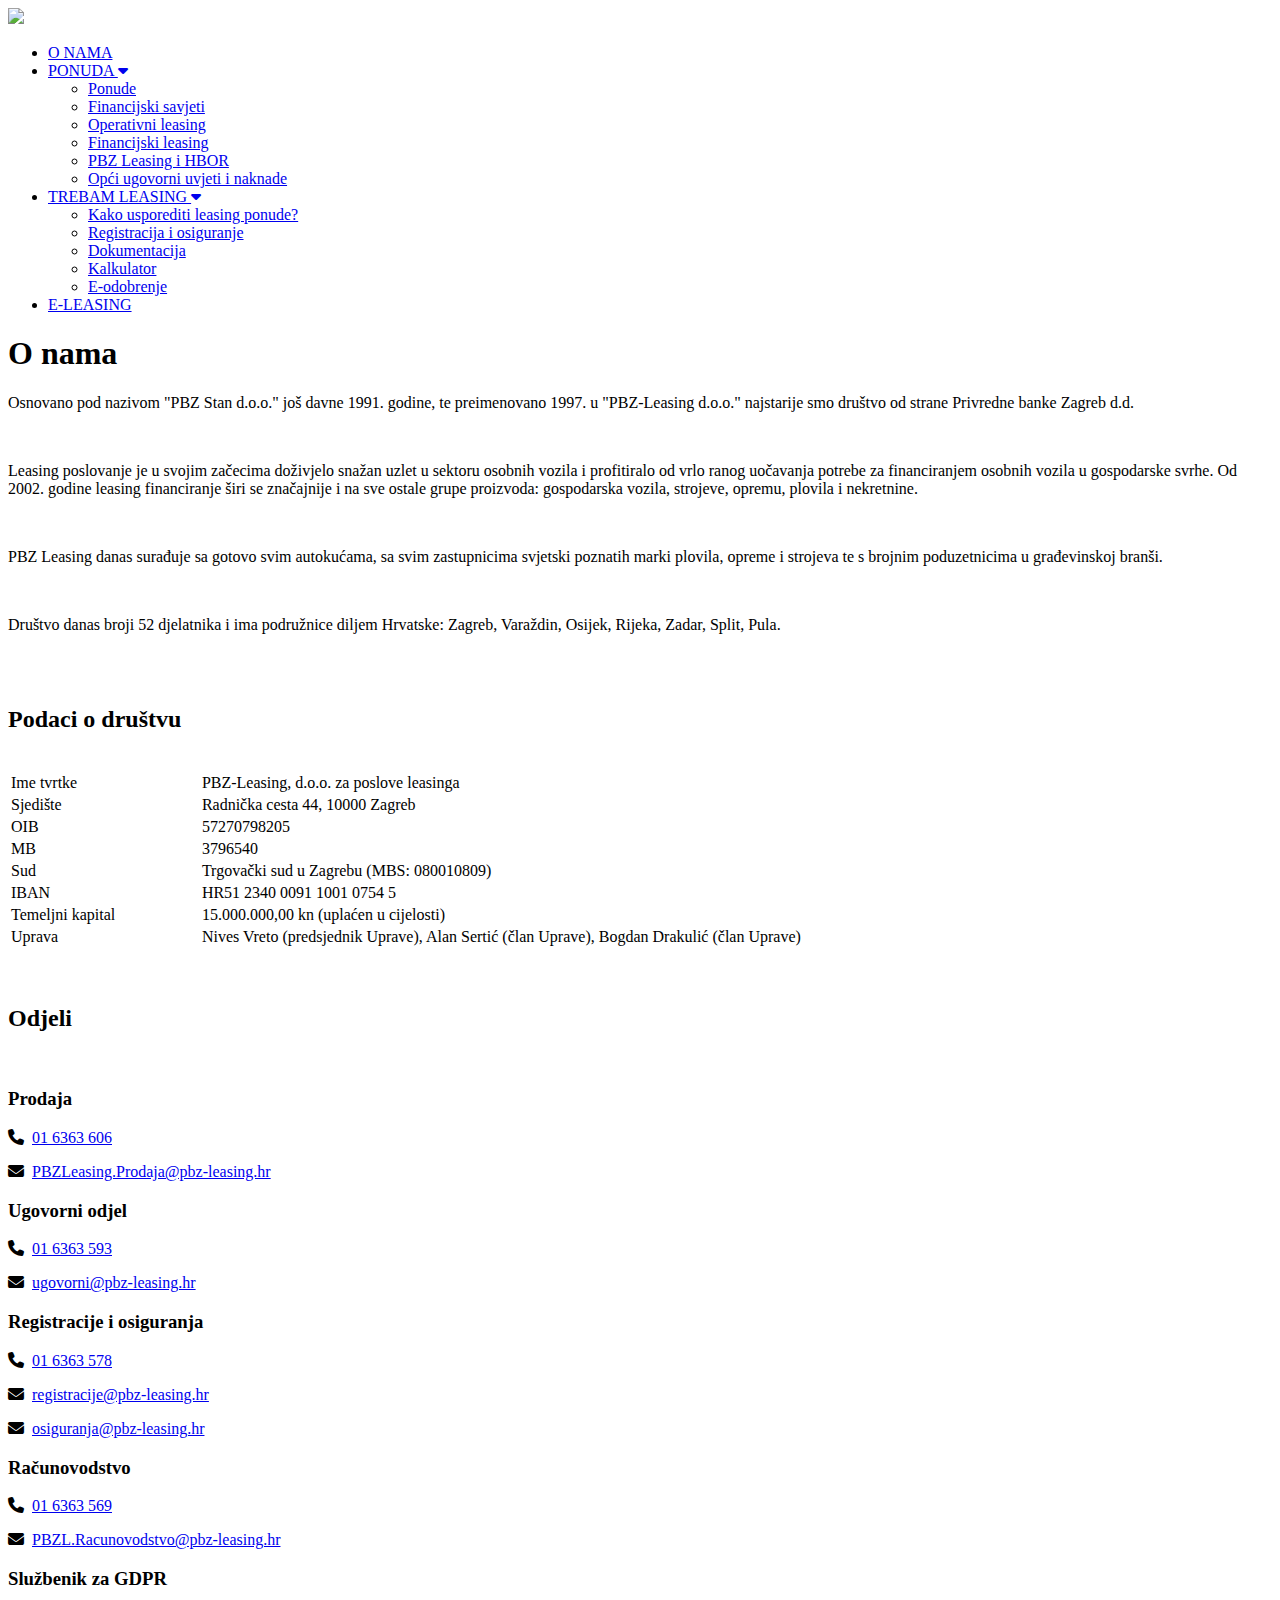
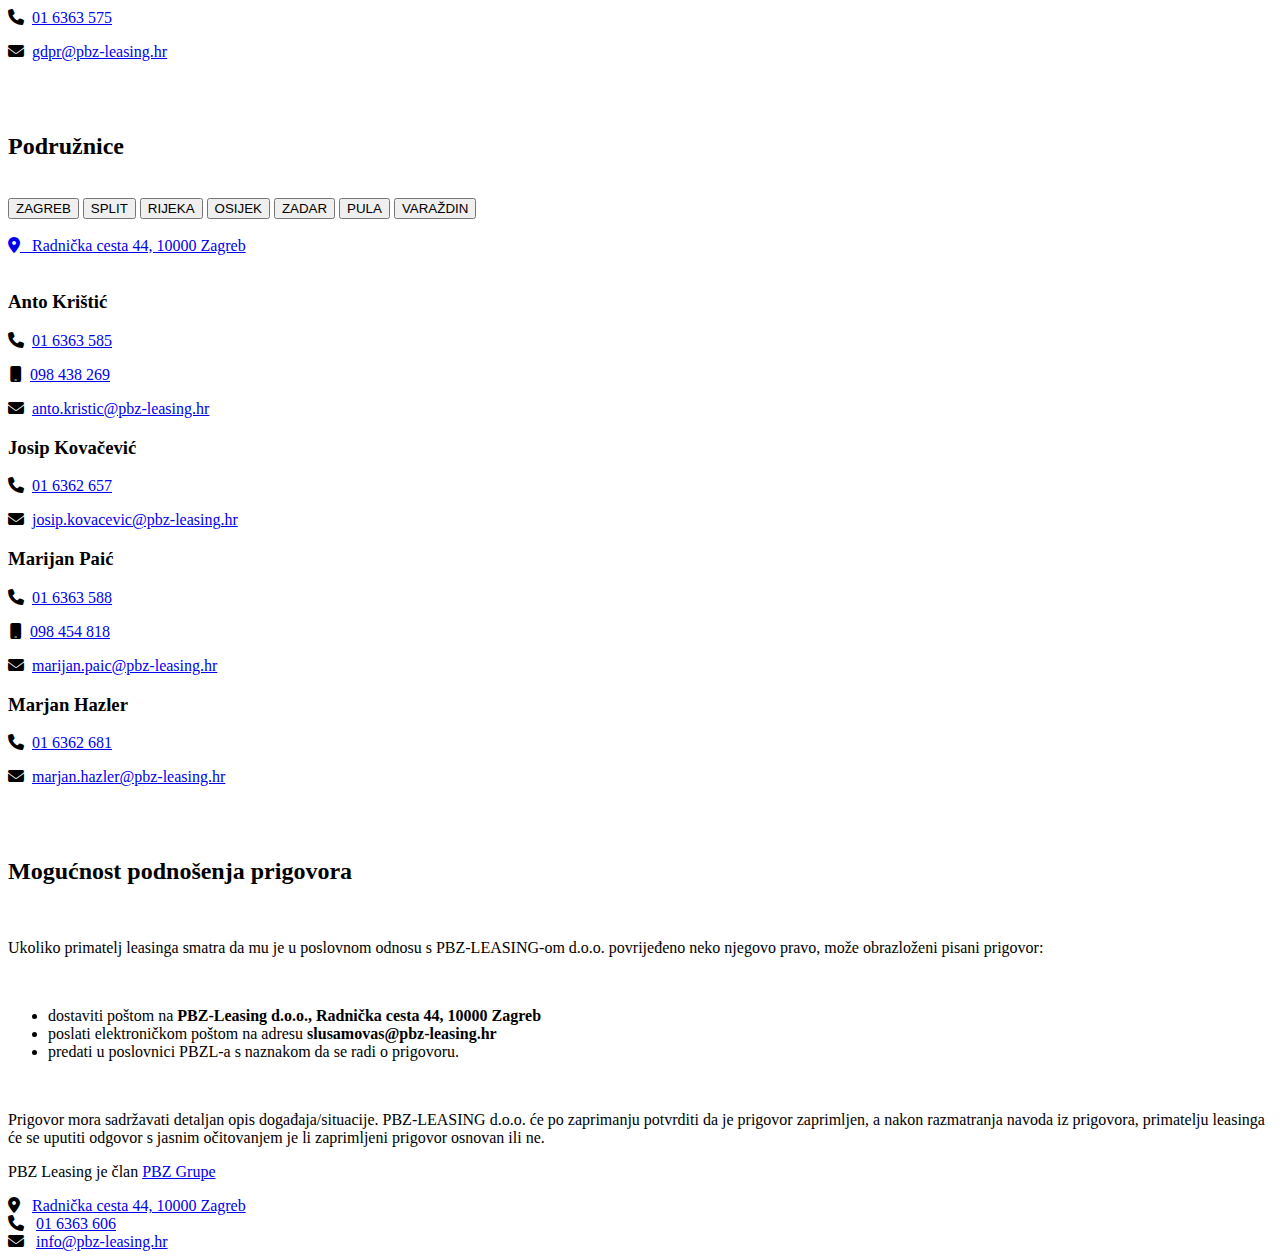
==== about.html @ efaf1b2f "Add files via upload" ====
<!DOCTYPE html>
<html>
<head>
	<meta charset="utf-8">
	<meta http-equiv="X-UA-Compatible" content="IE=edge">
	<meta name="viewport" content="width=device-width, initial-scale=1.0">
	
	<title>O nama - PBZ Leasing</title>
	
	<link rel="icon" type="image/x-icon" href="img/favicon.ico">
	
	<link rel="stylesheet" href="css/navigation.css"/>
	<link rel="stylesheet" href="css/footer.css"/>
	<link rel="stylesheet" href="css/style.css"/>
	<link rel="stylesheet" href="css/about.css"/>
	
	<link rel="stylesheet" href="https://cdnjs.cloudflare.com/ajax/libs/font-awesome/6.4.2/css/all.min.css">
</head>
<body>
	<div class="nav-bar">
		<div class="nav-container">
			<div class="brand">
				<a href="index.html"><img src="img/logo-white.png"/></a>
			</div>
			<nav>
				<div class="nav-mobile">
					<a href="#" id="nav-toggle">
						<span></span>
					</a>
				</div>
				<ul class="nav-list">
					<li><a href="#" id="about">O NAMA</a></li>
					<li><a href="#" id="ponuda">PONUDA <i class="fa fa-caret-down"></i></a>
						<ul class="nav-dropdown">
							<li><a href="#">Ponude</a></li>
							<li><a href="#">Financijski savjeti</a></li>
							<li><a href="#">Operativni leasing</a></li>
							<li><a href="#">Financijski leasing</a></li>
							<li><a href="#">PBZ Leasing i HBOR</a></li>
							<li><a href="#">Opći ugovorni uvjeti i naknade</a></li>
						</ul>
					</li>
					<li><a href="#" id="leasing">TREBAM LEASING <i class="fa fa-caret-down"></i></a>
						<ul class="nav-dropdown">
							<li><a href="#">Kako usporediti leasing ponude?</a></li>
							<li><a href="#">Registracija i osiguranje</a></li>
							<li><a href="#">Dokumentacija</a></li>
							<li><a href="#">Kalkulator</a></li>
							<li><a href="#">E-odobrenje</a></li>
						</ul>
					</li>
					<li><a href="https://net.pbz-leasing.hr/croleas_eleasing/" target="_blank">E-LEASING</a></li>
				</ul>
			</nav>
		</div>
	</div>

	<div class="titlecard">
		<div id="grey-image">
			<h1>O nama</h1>
		</div>
	</div>

	<div class="content">
		<p id="o-nama">Osnovano pod nazivom "PBZ Stan d.o.o." još davne 1991. godine, te preimenovano 1997. u "PBZ-Leasing d.o.o."
		najstarije smo društvo od strane Privredne banke Zagreb d.d.</p><br/>

		<p id="o-nama">Leasing poslovanje je u svojim začecima doživjelo snažan uzlet u sektoru osobnih vozila i profitiralo od vrlo
		ranog uočavanja potrebe za financiranjem osobnih vozila u gospodarske svrhe. Od 2002. godine leasing financiranje
		širi se značajnije i na sve ostale grupe proizvoda: gospodarska vozila, strojeve, opremu, plovila i nekretnine.</p><br/>

		<p id="o-nama">PBZ Leasing danas surađuje sa gotovo svim autokućama, sa svim zastupnicima svjetski poznatih marki plovila,
		opreme i strojeva te s brojnim poduzetnicima u građevinskoj branši.</p><br/>

		<p id="o-nama">Društvo danas broji 52 djelatnika i ima podružnice diljem Hrvatske: Zagreb, Varaždin, Osijek, Rijeka, Zadar, Split, Pula.</p><br/><br/>

		<h2>Podaci o društvu</h2><br/>
		<table style="width:100%">
			<tr>
				<td>Ime tvrtke</td>
				<td>PBZ-Leasing, d.o.o. za poslove leasinga</td>
			</tr>
			<tr>
				<td>Sjedište</td>
				<td>Radnička cesta 44, 10000 Zagreb</td>
			</tr>
			<tr>
				<td>OIB</td>
				<td>57270798205</td>
			</tr>
			<tr>
				<td>MB</td>
				<td>3796540</td>
			</tr>
			<tr>
				<td>Sud</td>
				<td>Trgovački sud u Zagrebu (MBS: 080010809)</td>
			</tr>
			<tr>
				<td>IBAN</td>
				<td>HR51 2340 0091 1001 0754 5</td>
			</tr>
			<tr>
				<td>Temeljni kapital</td>
				<td>15.000.000,00 kn (uplaćen u cijelosti)</td>
			</tr>
			<tr>
				<td>Uprava</td>
				<td>Nives Vreto (predsjednik Uprave), Alan Sertić (član Uprave), Bogdan Drakulić (član Uprave)</td>
			</tr>
		</table><br/><br/>
		
		<h2>Odjeli</h2><br/>
		<div class="sadrzajPodruznice" id="sadrzajOdjeli" style="display: block;">
			<div class="sadrzajPodruzniceRed sadrzajPodruzniceRed1">
				<div class="sadrzajPodruzniceRedPola">
					<div id="kartica-razmak">
						<h3>Prodaja</h3>
						<p><i class="fa-solid fa-phone"></i>&nbsp;&nbsp;<a href="tel:016363606">01 6363 606</a></p>
						<p><i class="fa-solid fa-envelope"></i>&nbsp;&nbsp;<a href="mailto:PBZLeasing.Prodaja@pbz-leasing.hr">PBZLeasing.Prodaja@pbz-leasing.hr</a></p>
					</div>
					<div id="kartica-razmak">
						<h3>Ugovorni odjel</h3>
						<p><i class="fa-solid fa-phone"></i>&nbsp;&nbsp;<a href="tel:016363593">01 6363 593</a></p>
						<p><i class="fa-solid fa-envelope"></i>&nbsp;&nbsp;<a href="mailto:ugovorni@pbz-leasing.hr">ugovorni@pbz-leasing.hr</a></p>
					</div>
				</div>
				<div class="sadrzajPodruzniceRedPola">
					<div id="kartica-razmak">
						<h3>Registracije i osiguranja</h3>
						<p><i class="fa-solid fa-phone"></i>&nbsp;&nbsp;<a href="tel:016363578">01 6363 578</a></p>
						<p><i class="fa-solid fa-envelope"></i>&nbsp;&nbsp;<a href="mailto:registracije@pbz-leasing.hr">registracije@pbz-leasing.hr</a></p>
						<p><i class="fa-solid fa-envelope"></i>&nbsp;&nbsp;<a href="mailto:osiguranja@pbz-leasing.hr">osiguranja@pbz-leasing.hr</a></p>
					</div>
					<div id="kartica-razmak">
						<h3>Računovodstvo</h3>
						<p><i class="fa-solid fa-phone"></i>&nbsp;&nbsp;<a href="tel:016363569">01 6363 569</a></p>
						<p><i class="fa-solid fa-envelope"></i>&nbsp;&nbsp;<a href="mailto:PBZL.Racunovodstvo@pbz-leasing.hr">PBZL.Racunovodstvo@pbz-leasing.hr</a></p>
					</div>
				</div>
			</div>
			<div class="sadrzajPodruzniceRed">
				<div class="sadrzajPodruzniceRedPola">
					<div>
						<h3>Službenik za GDPR</h3>
						<p><i class="fa-solid fa-phone"></i>&nbsp;&nbsp;<a href="tel:016363575">01 6363 575</a></p>
						<p><i class="fa-solid fa-envelope"></i>&nbsp;&nbsp;<a href="mailto:gdpr@pbz-leasing.hr">gdpr@pbz-leasing.hr</a></p>
					</div>
				</div>
			</div>
		</div><br/><br/>

		<h2>Podružnice</h2><br/>
		<div class="podruznice">
			<div class="opcije">
				<button id="zagreb" class="aktivan" onclick="funkcijaZagreb()">ZAGREB</button>
				<button id="split" class="button" onclick="funkcijaSplit()">SPLIT</button>
				<button id="rijeka" class="button" onclick="funkcijaRijeka()">RIJEKA</button>
				<button id="osijek" class="button" onclick="funkcijaOsijek()">OSIJEK</button>
				<button id="zadar" class="button" onclick="funkcijaZadar()">ZADAR</button>
				<button id="pula" class="button" onclick="funkcijaPula()">PULA</button>
				<button id="varazdin" class="button" onclick="funkcijaVarazdin()">VARAŽDIN</button>
			</div><br/>

			<div class="sadrzajPodruznice" id="sadrzajZagreb" style="display: block;">
				<a href="https://goo.gl/maps/usLJUiYM8np5Uscv7" target="_blank">
					<i class="fa-solid fa-location-dot"></i>&nbsp;&nbsp;
					Radnička cesta 44, 10000 Zagreb
				</a><br/><br/>
				<div class="sadrzajPodruzniceRed">
					<div class="sadrzajPodruzniceRedPola">
						<div id="kartica-razmak">
							<h3>Anto Krištić</h3>
							<p><i class="fa-solid fa-phone"></i>&nbsp;&nbsp;<a href="tel:016363585">01 6363 585</a></p>
							<p><i class="fa-solid fa-mobile" style="padding-left: 2px;"></i>&nbsp;&nbsp;<a href="tel:098438269">098 438 269</a></p>
							<p><i class="fa-solid fa-envelope"></i>&nbsp;&nbsp;<a href="mailto:anto.kristic@pbz-leasing.hr">anto.kristic@pbz-leasing.hr</a></p>
						</div>
						<div id="kartica-razmak">
							<h3>Josip Kovačević</h3>
							<p><i class="fa-solid fa-phone"></i>&nbsp;&nbsp;<a href="tel:016362657">01 6362 657</a></p>
							<p><i class="fa-solid fa-envelope"></i>&nbsp;&nbsp;<a href="mailto:josip.kovacevic@pbz-leasing.hr">josip.kovacevic@pbz-leasing.hr</a></p>
						</div>
					</div>
					<div class="sadrzajPodruzniceRedPola">
						<div id="kartica-razmak-srednje">
							<h3>Marijan Paić</h3>
							<p><i class="fa-solid fa-phone"></i>&nbsp;&nbsp;<a href="tel:016363588">01 6363 588</a></p>
							<p><i class="fa-solid fa-mobile" style="padding-left: 2px;"></i>&nbsp;&nbsp;<a href="tel:098454818">098 454 818</a></p>
							<p><i class="fa-solid fa-envelope"></i>&nbsp;&nbsp;<a href="mailto:marijan.paic@pbz-leasing.hr">marijan.paic@pbz-leasing.hr</a></p>
						</div>
						<div>
							<h3>Marjan Hazler</h3>
							<p><i class="fa-solid fa-phone"></i>&nbsp;&nbsp;<a href="tel:016362681">01 6362 681</a></p>
							<p><i class="fa-solid fa-envelope"></i>&nbsp;&nbsp;<a href="mailto:marjan.hazler@pbz-leasing.hr">marjan.hazler@pbz-leasing.hr</a></p>
						</div>
					</div>
				</div>
			</div>
			
			<div class="sadrzajPodruznice" id="sadrzajSplit" style="display: none;">
				<a href="https://goo.gl/maps/MNJ7J69HJahH2VH26" target="_blank">
					<i class="fa-solid fa-location-dot"></i>&nbsp;&nbsp;
					Ulica slobode 7, 21000 Split
				</a><br/><br/>
				<div class="sadrzajPodruzniceRed">
					<div class="sadrzajPodruzniceRedPola">
						<div id="kartica-razmak-srednje">
							<h3>Marijo Patrlj</h3>
							<p><i class="fa-solid fa-phone"></i>&nbsp;&nbsp;<a href="tel:021421267">021 421 267</a></p>
							<p><i class="fa-solid fa-mobile" style="padding-left: 2px;"></i>&nbsp;&nbsp;<a href="tel:098337919">098 337 919</a></p>
							<p><i class="fa-solid fa-envelope"></i>&nbsp;&nbsp;<a href="mailto:marijo.patrlj@pbz-leasing.hr">marijo.patrlj@pbz-leasing.hr</a></p>
						</div>
						<div>
							<h3>Regina Car</h3>
							<p><i class="fa-solid fa-phone"></i>&nbsp;&nbsp;<a href="tel:021421293">021 421 293</a></p>
							<p><i class="fa-solid fa-envelope"></i>&nbsp;&nbsp;<a href="mailto:regina.car@pbz-leasing.hr">regina.car@pbz-leasing.hr</a></p>
						</div>
					</div>
					<div class="sadrzajPodruzniceRedPola">
						
					</div>
				</div>
			</div>

			<div class="sadrzajPodruznice" id="sadrzajRijeka" style="display: none;">
				<a href="https://goo.gl/maps/ovw98U5jUv4dx3uP6" target="_blank">
					<i class="fa-solid fa-location-dot"></i>&nbsp;&nbsp;
					Ulica Đure Šporera 3, 51000 Rijeka
				</a><br/><br/>
				<div class="sadrzajPodruzniceRed">
					<div class="sadrzajPodruzniceRedPola">
						<div id="kartica-razmak-srednje">
							<h3>Michele Bujas</h3>
							<p><i class="fa-solid fa-phone"></i>&nbsp;&nbsp;<a href="tel:051751250">051 751 250</a></p>
							<p><i class="fa-solid fa-mobile" style="padding-left: 2px;"></i>&nbsp;&nbsp;<a href="tel:098438179">098 438 179</a></p>
							<p><i class="fa-solid fa-envelope"></i>&nbsp;&nbsp;<a href="mailto:michele.bujas@pbz-leasing.hr">michele.bujas@pbz-leasing.hr</a></p>
						</div>
						<div>
							<h3>Sandra Babić</h3>
							<p><i class="fa-solid fa-phone"></i>&nbsp;&nbsp;<a href="tel:051751251">051 751 251</a></p>
							<p><i class="fa-solid fa-mobile" style="padding-left: 2px;"></i>&nbsp;&nbsp;<a href="tel:098337917">098 337 917</a></p>
							<p><i class="fa-solid fa-envelope"></i>&nbsp;&nbsp;<a href="mailto:sandra.babic@pbz-leasing.hr">sandra.babic@pbz-leasing.hr</a></p>
						</div>
					</div>
					<div class="sadrzajPodruzniceRedPola">
						
					</div>
				</div>
			</div>

			<div class="sadrzajPodruznice" id="sadrzajOsijek" style="display: none;">
				<a href="https://goo.gl/maps/Q3QPrnnB6uq2BbdV9" target="_blank">
					<i class="fa-solid fa-location-dot"></i>&nbsp;&nbsp;
					Ulica Hrvatske Republike 33, 31000 Osijek
				</a><br/><br/>
				<div class="sadrzajPodruzniceRed">
					<div class="sadrzajPodruzniceRedPola">
						<div id="kartica-razmak-srednje">
							<h3>Marija Čolaković</h3>
							<p><i class="fa-solid fa-phone"></i>&nbsp;&nbsp;<a href="tel:031431220">031 431 220</a></p>
							<p><i class="fa-solid fa-mobile" style="padding-left: 2px;"></i>&nbsp;&nbsp;<a href="tel:0993685160">099 368 5160</a></p>
							<p><i class="fa-solid fa-envelope"></i>&nbsp;&nbsp;<a href="mailto:marija.colakovic@pbz-leasing.hr">marija.colakovic@pbz-leasing.hr</a></p>
						</div>
						<div>
							<h3>Mihaela Markovac</h3>
							<p><i class="fa-solid fa-phone"></i>&nbsp;&nbsp;<a href="tel:031431221">031 431 221</a></p>
							<p><i class="fa-solid fa-mobile" style="padding-left: 2px;"></i>&nbsp;&nbsp;<a href="tel:098380861">098 380 861</a></p>
							<p><i class="fa-solid fa-envelope"></i>&nbsp;&nbsp;<a href="mailto:mihaela.markovac@pbz-leasing.hr">mihaela.markovac@pbz-leasing.hr</a></p>
						</div>
					</div>
					<div class="sadrzajPodruzniceRedPola">
						
					</div>
				</div>
			</div>

			<div class="sadrzajPodruznice" id="sadrzajZadar" style="display: none;">
				<a href="https://goo.gl/maps/dHJeLiwcgxaYNuKA9" target="_blank">
					<i class="fa-solid fa-location-dot"></i>&nbsp;&nbsp;
					Zagrebačka ulica 3, 23000 Zadar
				</a><br/><br/>
				<div class="sadrzajPodruzniceRed">
					<div class="sadrzajPodruzniceRedPola">
						<div id="kartica-razmak-srednje">
							<h3>Elena Zrilić</h3>
							<p><i class="fa-solid fa-phone"></i>&nbsp;&nbsp;<a href="tel:023223086">023 223 086</a></p>
							<p><i class="fa-solid fa-mobile" style="padding-left: 2px;"></i>&nbsp;&nbsp;<a href="tel:098405760">098 405 760</a></p>
							<p><i class="fa-solid fa-envelope"></i>&nbsp;&nbsp;<a href="mailto:elena.zrilic@pbz-leasing.hr">elena.zrilic@pbz-leasing.hr</a></p>
						</div>
						<div>
							<h3>Katarina Biljan</h3>
							<p><i class="fa-solid fa-phone"></i>&nbsp;&nbsp;<a href="tel:023223111">023 223 111</a></p>
							<p><i class="fa-solid fa-mobile" style="padding-left: 2px;"></i>&nbsp;&nbsp;<a href="tel:098380858">098 380 858</a></p>
							<p><i class="fa-solid fa-envelope"></i>&nbsp;&nbsp;<a href="mailto:katarina.biljan@pbz-leasing.hr">katarina.biljan@pbz-leasing.hr</a></p>
						</div>
					</div>
					<div class="sadrzajPodruzniceRedPola">
						
					</div>
				</div>
			</div>

			<div class="sadrzajPodruznice" id="sadrzajPula" style="display: none;">
				<a href="https://goo.gl/maps/yHRs7RGfEZ3xgXu89" target="_blank">
					<i class="fa-solid fa-location-dot"></i>&nbsp;&nbsp;
					Šijanska cesta 1b, 52100 Pula
				</a><br/><br/>
				<div class="sadrzajPodruzniceRed">
					<div class="sadrzajPodruzniceRedPola">
						<div id="kartica-razmak-srednje">
							<h3>Igor Rajlić</h3>
							<p><i class="fa-solid fa-phone"></i>&nbsp;&nbsp;<a href="tel:052652290">052 652 290</a></p>
							<p><i class="fa-solid fa-mobile" style="padding-left: 2px;"></i>&nbsp;&nbsp;<a href="tel:098339912">098 339 912</a></p>
							<p><i class="fa-solid fa-envelope"></i>&nbsp;&nbsp;<a href="mailto:igor.rajlic@pbz-leasing.hr">igor.rajlic@pbz-leasing.hr</a></p>
						</div>
						<div>
							<h3>Ana-Marija Lipanović</h3>
							<p><i class="fa-solid fa-phone"></i>&nbsp;&nbsp;<a href="tel:052652291">052 652 291</a></p>
							<p><i class="fa-solid fa-mobile" style="padding-left: 2px;"></i>&nbsp;&nbsp;<a href="tel:098380018">098 380 018</a></p>
							<p><i class="fa-solid fa-envelope"></i>&nbsp;&nbsp;<a href="mailto:ana.lipanovic@pbz-leasing.hr">ana.lipanovic@pbz-leasing.hr</a></p>
						</div>
					</div>
					<div class="sadrzajPodruzniceRedPola">
						
					</div>
				</div>
			</div>

			<div class="sadrzajPodruznice" id="sadrzajVarazdin" style="display: none;">
				<a href="https://goo.gl/maps/Y6iJCkUzv8hzzKUB7" target="_blank">
					<i class="fa-solid fa-location-dot"></i>&nbsp;&nbsp;
					Ulica Ivana Kukuljevića 17, 42000 Varaždin
				</a><br/><br/>
				<div class="sadrzajPodruzniceRed">
					<div class="sadrzajPodruzniceRedPola">
						<div>
							<h3>Jadranka Mikac Pervan</h3>
							<p><i class="fa-solid fa-phone"></i>&nbsp;&nbsp;<a href="tel:016363628">01 6363 628</a></p>
							<p><i class="fa-solid fa-mobile" style="padding-left: 2px;"></i>&nbsp;&nbsp;<a href="tel:0912817647">091 281 7647</a></p>
							<p><i class="fa-solid fa-envelope"></i>&nbsp;&nbsp;<a href="mailto:jadranka.mikacpervan@pbz-leasing.hr">jadranka.mikacpervan@pbz-leasing.hr</a></p>
						</div>
					</div>
					<div class="sadrzajPodruzniceRedPola">
						
					</div>
				</div>
			</div>
		</div><br/><br/>

		<h2>Mogućnost podnošenja prigovora</h2><br/>

		<p id="prigovori">Ukoliko primatelj leasinga smatra da mu je u poslovnom odnosu s PBZ-LEASING-om d.o.o. povrijeđeno neko njegovo pravo, može
		obrazloženi pisani prigovor:</p><br/>

		<ul class="prigovori" id="prigovori">
			<li>dostaviti poštom na <b>PBZ-Leasing d.o.o., Radnička cesta 44, 10000 Zagreb</b></li>
			<li>poslati elektroničkom poštom na adresu <b>slusamovas@pbz-leasing.hr</b></li>
			<li>predati u poslovnici PBZL-a s naznakom da se radi o prigovoru.</li>
		</ul><br/>

		<p id="prigovori">Prigovor mora sadržavati detaljan opis događaja/situacije. PBZ-LEASING d.o.o. će po zaprimanju potvrditi da je prigovor
		zaprimljen, a nakon razmatranja navoda iz prigovora, primatelju  leasinga će se uputiti odgovor s jasnim očitovanjem je li
		zaprimljeni prigovor osnovan ili ne.</p>
	</div>

	<div class="footer">
		<div class="footer-internal">
			<div class="footer-left">
				<p>PBZ Leasing je član <a href="https://www.pbz.hr/" target="_blank">PBZ Grupe</a></p>
			</div>
			<div class="footer-right">
				<div id="footer-contact">
					<i class="fa-solid fa-location-dot"></i>&nbsp;&nbsp;
					<a href="https://goo.gl/maps/usLJUiYM8np5Uscv7" target="_blank">Radnička cesta 44, 10000 Zagreb</a>&nbsp;&nbsp;&nbsp;
				</div>
				
				<div id="footer-contact">
					<i class="fa-solid fa-phone"></i>&nbsp;&nbsp;
					<a href="tel:016363606">01 6363 606</a>&nbsp;&nbsp;&nbsp;
				</div>
				
				<div id="footer-contact">
					<i class="fa-solid fa-envelope"></i>&nbsp;&nbsp;
					<a href="mailto:info@pbz-leasing.hr">info@pbz-leasing.hr</a>
				</div>
			</div>
		</div>
	</div>

<script src="https://cdnjs.cloudflare.com/ajax/libs/jquery/3.6.1/jquery.min.js"></script>
<script src="js/navigationScript.js"></script>
<script src="js/podruzniceScript.js"></script>
</body>
</html>
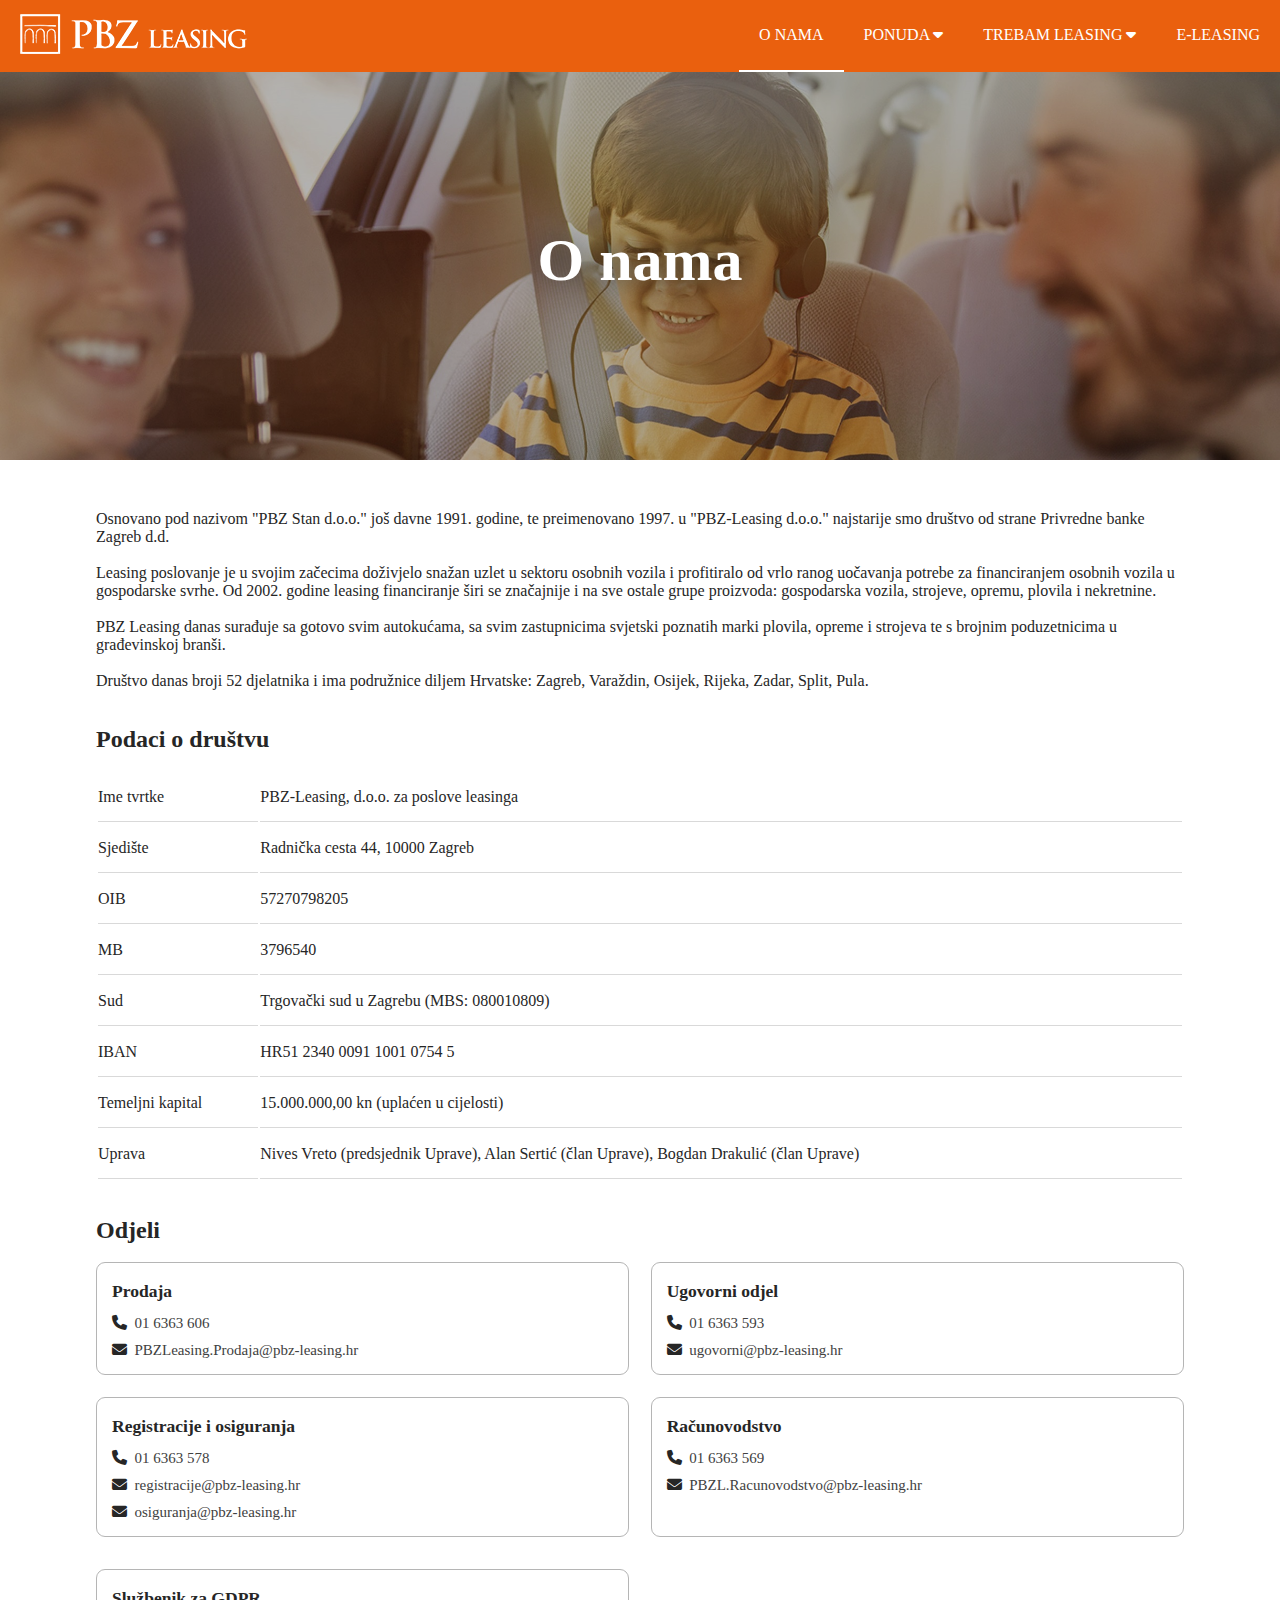
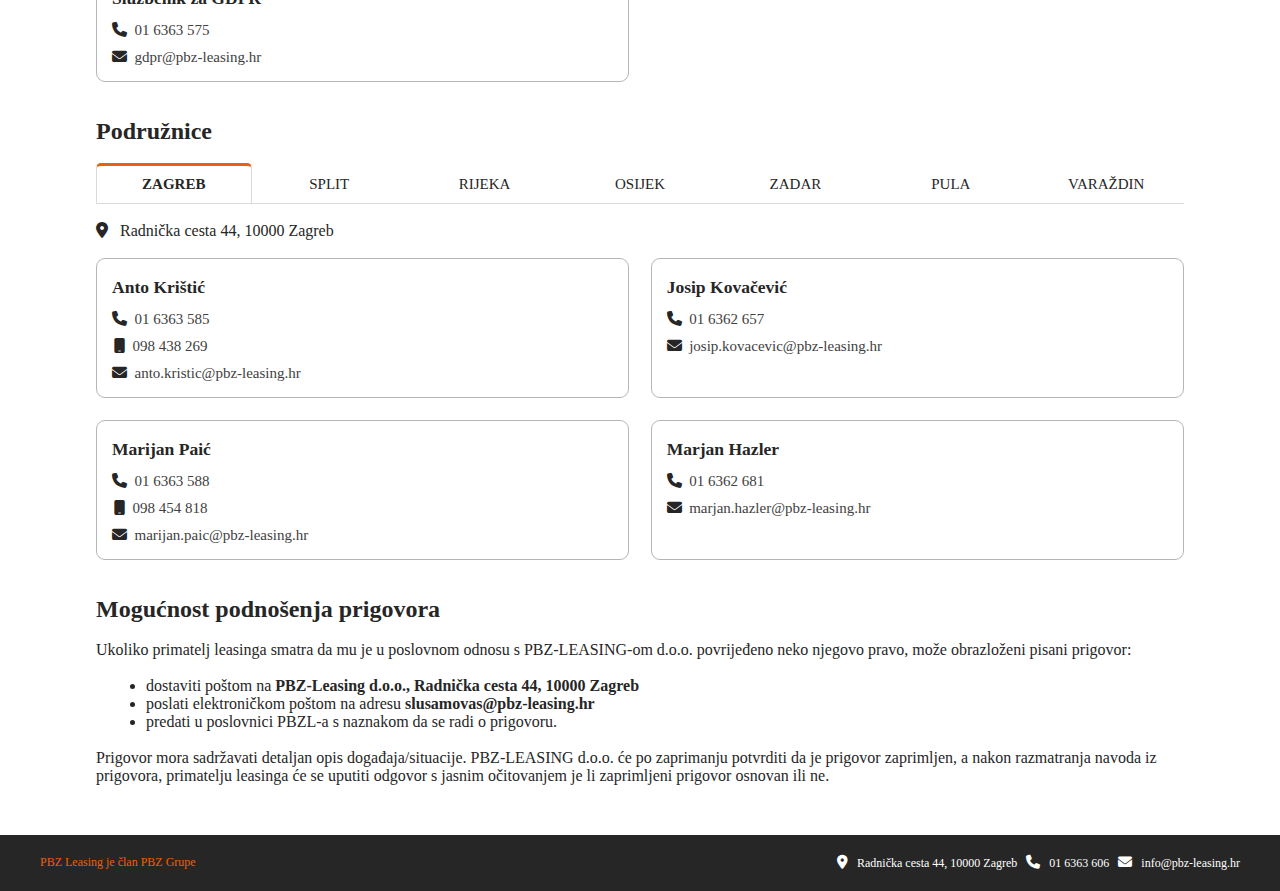
==== commit 2e1a1b71: "Add files via upload" ====
--- a/about.html
+++ b/about.html
@@ -153,13 +153,17 @@
 		<h2>Podružnice</h2><br/>
 		<div class="podruznice">
 			<div class="opcije">
-				<button id="zagreb" class="aktivan" onclick="funkcijaZagreb()">ZAGREB</button>
+				<button id="zagreb" class="aktivan odabranoMobilnaBtn" onclick="funkcijaZagreb()">ZAGREB</button>
 				<button id="split" class="button" onclick="funkcijaSplit()">SPLIT</button>
 				<button id="rijeka" class="button" onclick="funkcijaRijeka()">RIJEKA</button>
 				<button id="osijek" class="button" onclick="funkcijaOsijek()">OSIJEK</button>
 				<button id="zadar" class="button" onclick="funkcijaZadar()">ZADAR</button>
 				<button id="pula" class="button" onclick="funkcijaPula()">PULA</button>
 				<button id="varazdin" class="button" onclick="funkcijaVarazdin()">VARAŽDIN</button>
+			</div>
+			
+			<div class="odabranoMobilna opcije">
+				<span id="odabranaOpcijaMobilno">ZAGREB</span>
 			</div><br/>
 
 			<div class="sadrzajPodruznice" id="sadrzajZagreb" style="display: block;">
--- a/css/navigation.css
+++ b/css/navigation.css
@@ -0,0 +1,179 @@
+.nav-bar{
+	height: 70px;
+	background: #ea600e;
+	position: fixed;
+	width: 100%;
+	border-bottom: 2px solid #ea600e;
+	z-index: 1;
+}
+
+.brand{
+	float: left;
+	position: absolute;
+	padding-left: 20px;
+	padding-top: 10px;
+	line-height: 72px;
+	font-size: 1.5em;
+}
+
+.nav-container{
+	max-width: 1500px;
+	margin: 0 auto;
+}
+
+nav{
+	float: right;
+}
+
+nav ul{
+	list-style: none;
+}
+
+nav ul li{
+	float: left;
+	position: relative;
+}
+
+nav ul li a{
+	display: block;
+	padding: 0 20px;
+	line-height: 70px;
+	background: #ea600e;
+	text-decoration: none;
+	color: #fff;
+	transition: 0.2s;
+	border-bottom: 2px solid #ea600e;
+}
+
+nav ul li a:hover{
+	background: #f47a2e;
+	border-bottom: 2px solid #fff;
+	transition: 0.2s;
+}
+
+nav ul li ul li {
+	min-width: 280px;
+}
+
+nav ul li ul li a{
+	padding: 15px;
+	line-height: 20px;
+}
+
+.nav-dropdown{
+	position: absolute;
+	display: none;
+	z-index: 1;
+}
+
+.nav-mobile{
+	display: none;
+	position: absolute;
+	top: 0;
+	right: 0;
+	height: 70px;
+	width: 70px;
+}
+
+#nav-toggle{
+	position: absolute;
+	left: 18px;
+	top: 22px;
+	cursor: pointer;
+	padding: 10px 35px 15px 0px;
+}
+
+#nav-toggle span,
+#nav-toggle span::before,
+#nav-toggle span::after{
+	position: absolute;
+	display: block;
+	content: '';
+	background: #fff;
+	height: 5px;
+	width: 35px;
+	transition: all 300ms ease-in-out;
+}
+
+#nav-toggle span::before{
+	top: -10px;
+}
+
+#nav-toggle span::after{
+	bottom: -10px;
+}
+
+#nav-toggle.active span{
+	background-color: transparent;
+}
+
+#nav-toggle.active span::before, #nav-toggle.active span::after{
+	top: 0;
+}
+
+#nav-toggle.active span::before{
+	transform: rotate(45deg);
+}
+
+#nav-toggle.active span::after{
+	transform: rotate(-45deg);
+}
+
+@media only screen and (max-width: 974px) {
+	.brand{
+		padding-left: 20px;
+		padding-top: 10px;
+		line-height: 72px;
+		font-size: 1em;
+	}
+	
+	.brand img{
+		width: 200px;
+	}
+	
+	.nav-bar{
+		border: none;
+	}
+	
+	.nav-mobile{
+		display: block;
+	}
+
+	nav{
+		width: 100%;
+		padding: 70px 0 15px;
+	}
+
+	nav ul{
+		display: none;
+	}
+
+	nav ul li {
+		float: none;
+	}
+
+	nav ul li a{
+		padding: 15px;
+		line-height: 20px;
+		padding-left: 5%;
+		border: none;
+	}
+
+	nav ul li a:hover{
+		border: none;
+	}
+
+	nav ul li ul li a{
+		padding-left: 10%;
+	}
+
+	.nav-dropdown{
+		position: static;
+	}
+}
+
+@media screen and (min-width: 974px){
+	.nav-list{
+		display: block !important;
+	}
+}--- a/css/footer.css
+++ b/css/footer.css
@@ -0,0 +1,87 @@
+.footer{
+	margin-top: auto;
+	padding: 20px;
+	font-size: 12px;
+	color: #ea600e;
+	font-weight: normal;
+	background-color: #262626;
+}
+
+.footer-internal{
+	max-width: 1500px;
+	margin: 0 auto;
+	display: flex;
+	flex-direction: row;
+}
+
+.footer-left{
+	width: 50%;
+	padding-left: 20px;
+}
+
+.footer-right{
+	width: 50%;
+	padding-right: 20px;
+	color: #fff;
+	display: flex;
+	flex-direction: row;
+	justify-content: right;
+}
+
+.footer-right i{
+	font-size: 14px;
+}
+
+.footer-right a{
+	text-decoration: none;
+	color: #fff;
+}
+
+.footer-left a{
+	text-decoration: none;
+	color: #ea600e;
+}
+
+.footer-left a:hover{
+	text-decoration: underline;
+}
+
+@media only screen and (max-width: 974px) {
+	.footer{
+		text-align: center;
+	}
+
+	.footer-internal{
+		width: 100%;
+		display: flex;
+		flex-direction: column;
+	}
+
+	.footer-left{
+		width: 100%;
+		padding: 0;
+		padding-bottom: 10px;
+	}
+
+	.footer-right{
+		width: 100%;
+		text-align: center;
+		padding: 0;
+		padding-top: 10px;
+		display: flex;
+		flex-direction: row;
+		justify-content: center;
+	}
+}
+
+@media only screen and (max-width: 524px) {
+	.footer-right{
+		flex-direction: column;
+		justify-content: center;
+		padding-top: 0;
+	}
+	
+	.footer-right div{
+		padding-top: 10px;
+	}
+}--- a/css/style.css
+++ b/css/style.css
@@ -0,0 +1,15 @@
+*{
+	margin: 0;
+	padding: 0;
+	font-family: Segoe UI;
+}
+
+body{
+	min-height: 100vh;
+	display: flex;
+	flex-direction: column;
+}
+
+.content{
+	margin-top: 70px;
+}--- a/css/about.css
+++ b/css/about.css
@@ -0,0 +1,310 @@
+#about{
+	border-bottom: 2px solid #fff;
+}
+
+.titlecard{
+	margin-top: 60px;
+	background-image: url("../img/about.jpg");
+	background-repeat: no-repeat;
+	background-position: center;
+	background-size: cover;
+	height: 400px;
+	width: 100%;
+	text-align: center;
+	display: flex;
+	justify-content: center;
+	align-items: center;
+}
+
+#grey-image{
+	background-color: rgba(11,11,11,0.3);
+	display: flex;
+	justify-content: center;
+	align-items: center;
+	height: 400px;
+	width: 100%;
+}
+
+.titlecard h1{
+	color: #fff;
+	opacity: 1;
+	font-size: 60px;
+	text-shadow: 0 0 30px #262626;
+}
+
+.content{
+	max-width: 70%;
+	margin: 0 auto;
+	padding: 50px 0;
+	color: #262626;
+}
+
+table td {
+	padding: 15px 0;
+	border-bottom: 1px solid #d9d9d9;
+}
+
+.podruznice{
+	width: 100%;
+}
+
+.opcije{
+	width: 100%;
+	display: flex;
+	flex-direction: row;
+	justify-content: space-between;
+}
+
+.button{
+	padding: 10px;
+	width: 15%;
+	color: #262626;
+	font-size: 15px;
+	background-color: #fff;
+	border: none;
+	border-top: 3px solid #fff;
+	border-bottom: 1px solid #d9d9d9;
+	transition: 0.1s;
+}
+
+.button:hover{
+	cursor: pointer;
+	border-top: 3px solid #ea600e;
+	border-left: 1px solid #d9d9d9;
+	border-right: 1px solid #d9d9d9;
+	/* border-radius: 5px; */
+	border-top-right-radius: 4px;
+	border-top-left-radius: 4px;
+	/* border-bottom-right-radius: 4px; */
+	/* border-bottom-left-radius: 4px; */
+	font-weight: bold;
+	transition: 0.1s;
+}
+
+.aktivan{
+	padding: 10px;
+	width: 15%;
+	color: #262626;
+	font-size: 15px;
+	background-color: #fff;
+	border-top: 3px solid #ea600e;
+	border-left: 1px solid #d9d9d9;
+	border-right: 1px solid #d9d9d9;
+	border-bottom: 1px solid #d9d9d9;
+	/* border-radius: 5px; */
+	border-top-right-radius: 5px;
+	border-top-left-radius: 5px;
+	/* border-bottom-right-radius: 4px; */
+	/* border-bottom-left-radius: 4px; */
+	font-weight: bold;
+}
+
+.sadrzajPodruznice > a{
+	text-decoration: none;
+	color: #262626;
+	transition: 0.3s;
+}
+
+.sadrzajPodruznice > a:hover{
+	opacity: 0.8;
+	transition: 0.3s;
+}
+
+.sadrzajPodruzniceRed{
+	width: 100%;
+	display: flex;
+	flex-direction: row;
+	justify-content: space-between;
+}
+
+.sadrzajPodruzniceRed1{
+	padding-bottom: 1%;
+}
+
+.sadrzajPodruzniceRedPola{
+	width: 49%;
+	display: flex;
+	flex-direction: row;
+	justify-content: space-between;
+}
+
+.sadrzajPodruzniceRedPola > div{
+	padding: 10px;
+	width: 45%;
+	color: #414141;
+	font-size: 15px;
+	border: 1px solid #b5b5b5;
+	border-radius: 9px;
+	transition: 0.3s;
+}
+
+.sadrzajPodruzniceRed h3{
+	padding: 8px 5px;
+	color: #262626;
+}
+
+.sadrzajPodruzniceRed p{
+	padding: 5px;
+	color: #262626;
+}
+
+.sadrzajPodruzniceRed a{
+	text-decoration: none;
+	color: #414141;
+}
+
+.sadrzajPodruzniceRedPola > div:hover{
+	border: 1px solid #fff;
+	transition: 0.3s;
+	box-shadow: 0 0 10px rgba(0, 0, 0, .2);
+	transform: translate3d(0, -2px ,0);
+}
+
+.prigovori{
+	padding-left: 50px;
+}
+
+.odabranoMobilna{
+	display: none;
+}
+
+@media only screen and (max-width: 1454px){
+	.content{
+		max-width: 85%;
+	}
+	
+	.sadrzajPodruzniceRed{
+		flex-wrap: wrap;
+	}
+
+	.sadrzajPodruzniceRedPola{
+		width: 100%;
+		flex-wrap: wrap;
+		justify-content: space-between;
+	}
+
+	.sadrzajPodruzniceRedPola > div{
+		width: 47%;
+		font-size: 15px;
+	}
+	
+	#kartica-razmak{
+		margin-bottom: 2%;
+	}
+	
+	#kartica-razmak-srednje{
+		margin-bottom: 0;
+	}
+	
+	.odabranoMobilna{
+		display: none;
+	}
+}
+
+@media only screen and (max-width: 974px){
+	#about{
+		border: none;
+	}
+
+	.titlecard h1{
+		color: #fff;
+		font-size: 40px;
+		text-shadow: 1px 1px 5px #262626;
+	}
+
+	.content{
+		max-width: 93%;
+		padding: 30px 0;
+	}
+	
+	#o-nama{
+		font-size: 14px;
+	}
+
+	table td{
+		padding: 15px 0;
+		border-bottom: 1px solid #d9d9d9;
+		font-size: 13px;
+	}
+	
+	h2{
+		font-size: 20px;
+	}
+
+	.button{
+		padding: 3px;
+		width: 17%;
+		font-size: 12px;
+	}
+	
+	.odabranoMobilna{
+		margin-top: 3px;
+		display: flex;
+		flex-direction: row;
+		justify-content: space-around;
+		width: 98%;
+		padding: 5px;
+		font-size: 15px;
+		color: #262626;
+		background-color: #fff;
+		/* border: 2px solid #ea600e; */
+		border-bottom: 2px solid #ea600e;
+		/* border-right: 2px solid #ea600e; */
+		/* border-left: 2px solid #ea600e; */
+		/* border-radius: 5px; */
+		/* border-bottom: 3px solid #ea600e; */
+		border-left: 1px solid #d9d9d9;
+		border-right: 1px solid #d9d9d9;
+		/* border-top: 3px solid #ea600e; */
+		/* border-top: 1px solid #d9d9d9; */
+		border-bottom-right-radius: 5px;
+		border-bottom-left-radius: 5px;
+		/* border-top-right-radius: 5px; */
+		/* border-top-left-radius: 5px; */
+		font-weight: bold;
+		text-align: center;
+	}
+	
+	.odabranoMobilnaBtn{
+		display: none;
+	}
+	
+	.sadrzajPodruzniceRed{
+		flex-wrap: wrap;
+	}
+
+	.sadrzajPodruzniceRedPola{
+		width: 100%;
+		flex-wrap: wrap;
+		justify-content: center;
+	}
+
+	.sadrzajPodruzniceRedPola > div{
+		width: 99%;
+		font-size: 15px;
+	}
+	
+	.sadrzajPodruzniceRed h3{
+		font-size: 17px;
+	}
+
+	.sadrzajPodruzniceRed p{
+		font-size: 14px;
+	}
+
+	.sadrzajPodruzniceRed a{
+		font-size: 14px;
+	}
+	
+	#kartica-razmak{
+		margin-bottom: 3%;
+	}
+	
+	#kartica-razmak-srednje{
+		margin-bottom: 3%;
+	}
+	
+	#prigovori{
+		font-size: 14px;
+	}
+}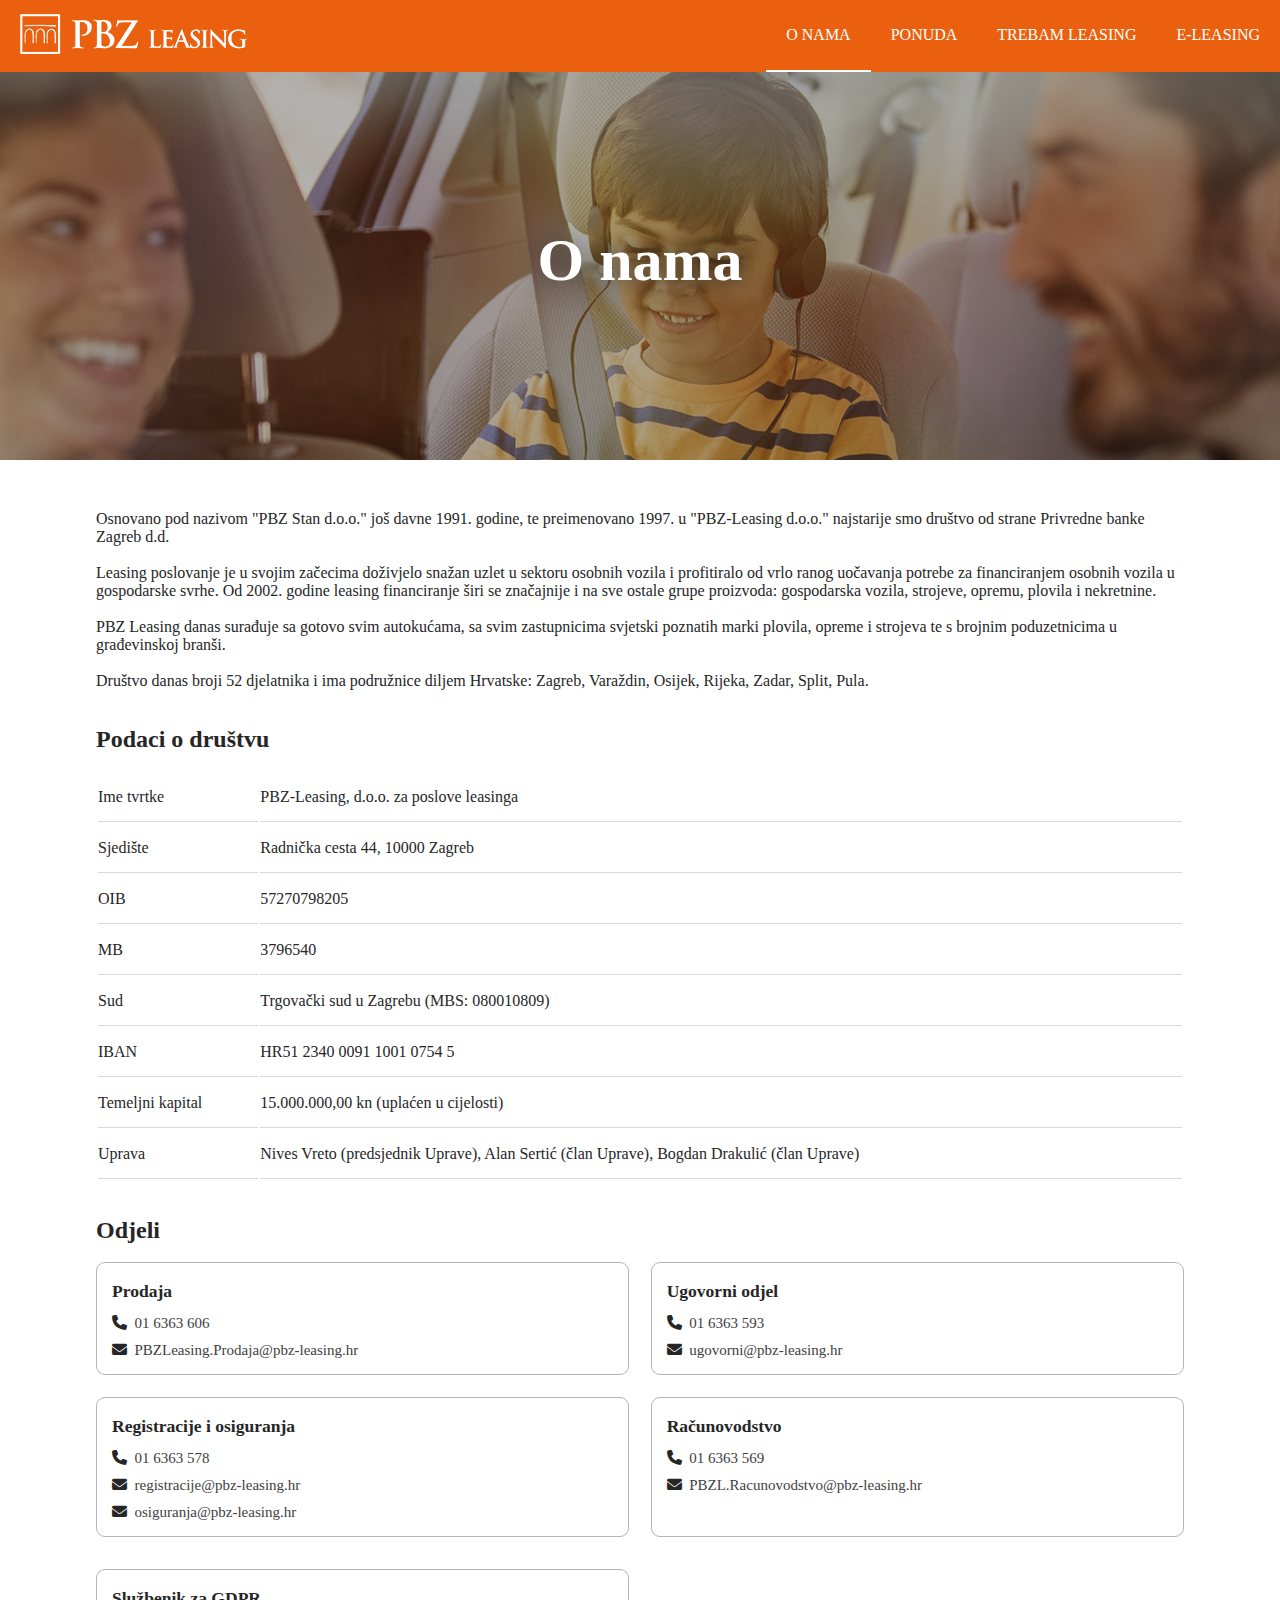
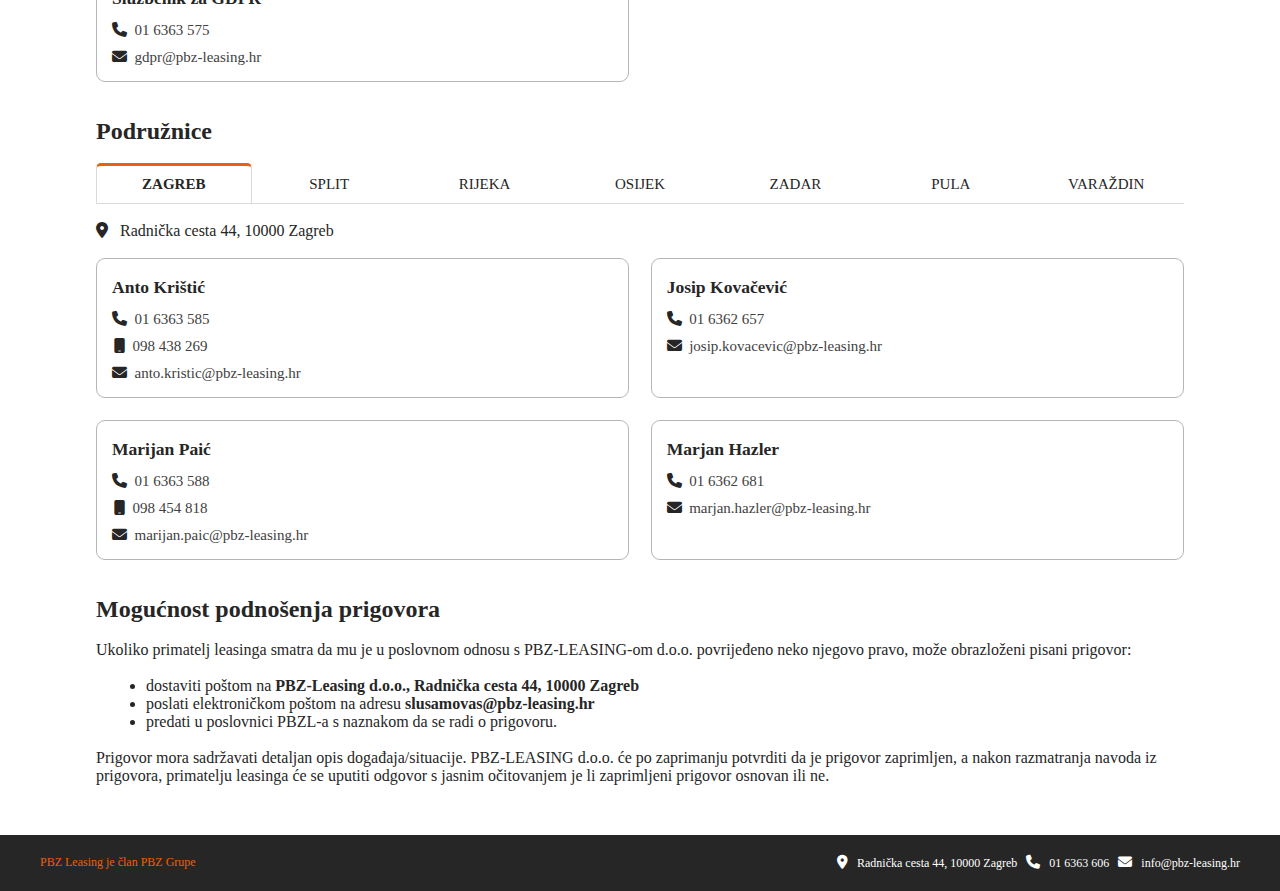
==== commit ac943708: "Add files via upload" ====
--- a/about.html
+++ b/about.html
@@ -29,26 +29,9 @@
 					</a>
 				</div>
 				<ul class="nav-list">
-					<li><a href="#" id="about">O NAMA</a></li>
-					<li><a href="#" id="ponuda">PONUDA <i class="fa fa-caret-down"></i></a>
-						<ul class="nav-dropdown">
-							<li><a href="#">Ponude</a></li>
-							<li><a href="#">Financijski savjeti</a></li>
-							<li><a href="#">Operativni leasing</a></li>
-							<li><a href="#">Financijski leasing</a></li>
-							<li><a href="#">PBZ Leasing i HBOR</a></li>
-							<li><a href="#">Opći ugovorni uvjeti i naknade</a></li>
-						</ul>
-					</li>
-					<li><a href="#" id="leasing">TREBAM LEASING <i class="fa fa-caret-down"></i></a>
-						<ul class="nav-dropdown">
-							<li><a href="#">Kako usporediti leasing ponude?</a></li>
-							<li><a href="#">Registracija i osiguranje</a></li>
-							<li><a href="#">Dokumentacija</a></li>
-							<li><a href="#">Kalkulator</a></li>
-							<li><a href="#">E-odobrenje</a></li>
-						</ul>
-					</li>
+					<li><a href="about.html" id="about">O NAMA</a></li>
+					<li><a href="ponuda.html" id="ponuda">PONUDA</a></li>
+					<li><a href="trebam-leasing.html" id="leasing">TREBAM LEASING</i></a>
 					<li><a href="https://net.pbz-leasing.hr/croleas_eleasing/" target="_blank">E-LEASING</a></li>
 				</ul>
 			</nav>
--- a/css/about.css
+++ b/css/about.css
@@ -242,7 +242,7 @@
 		display: flex;
 		flex-direction: row;
 		justify-content: space-around;
-		width: 98%;
+		width: 97%;
 		padding: 5px;
 		font-size: 15px;
 		color: #262626;
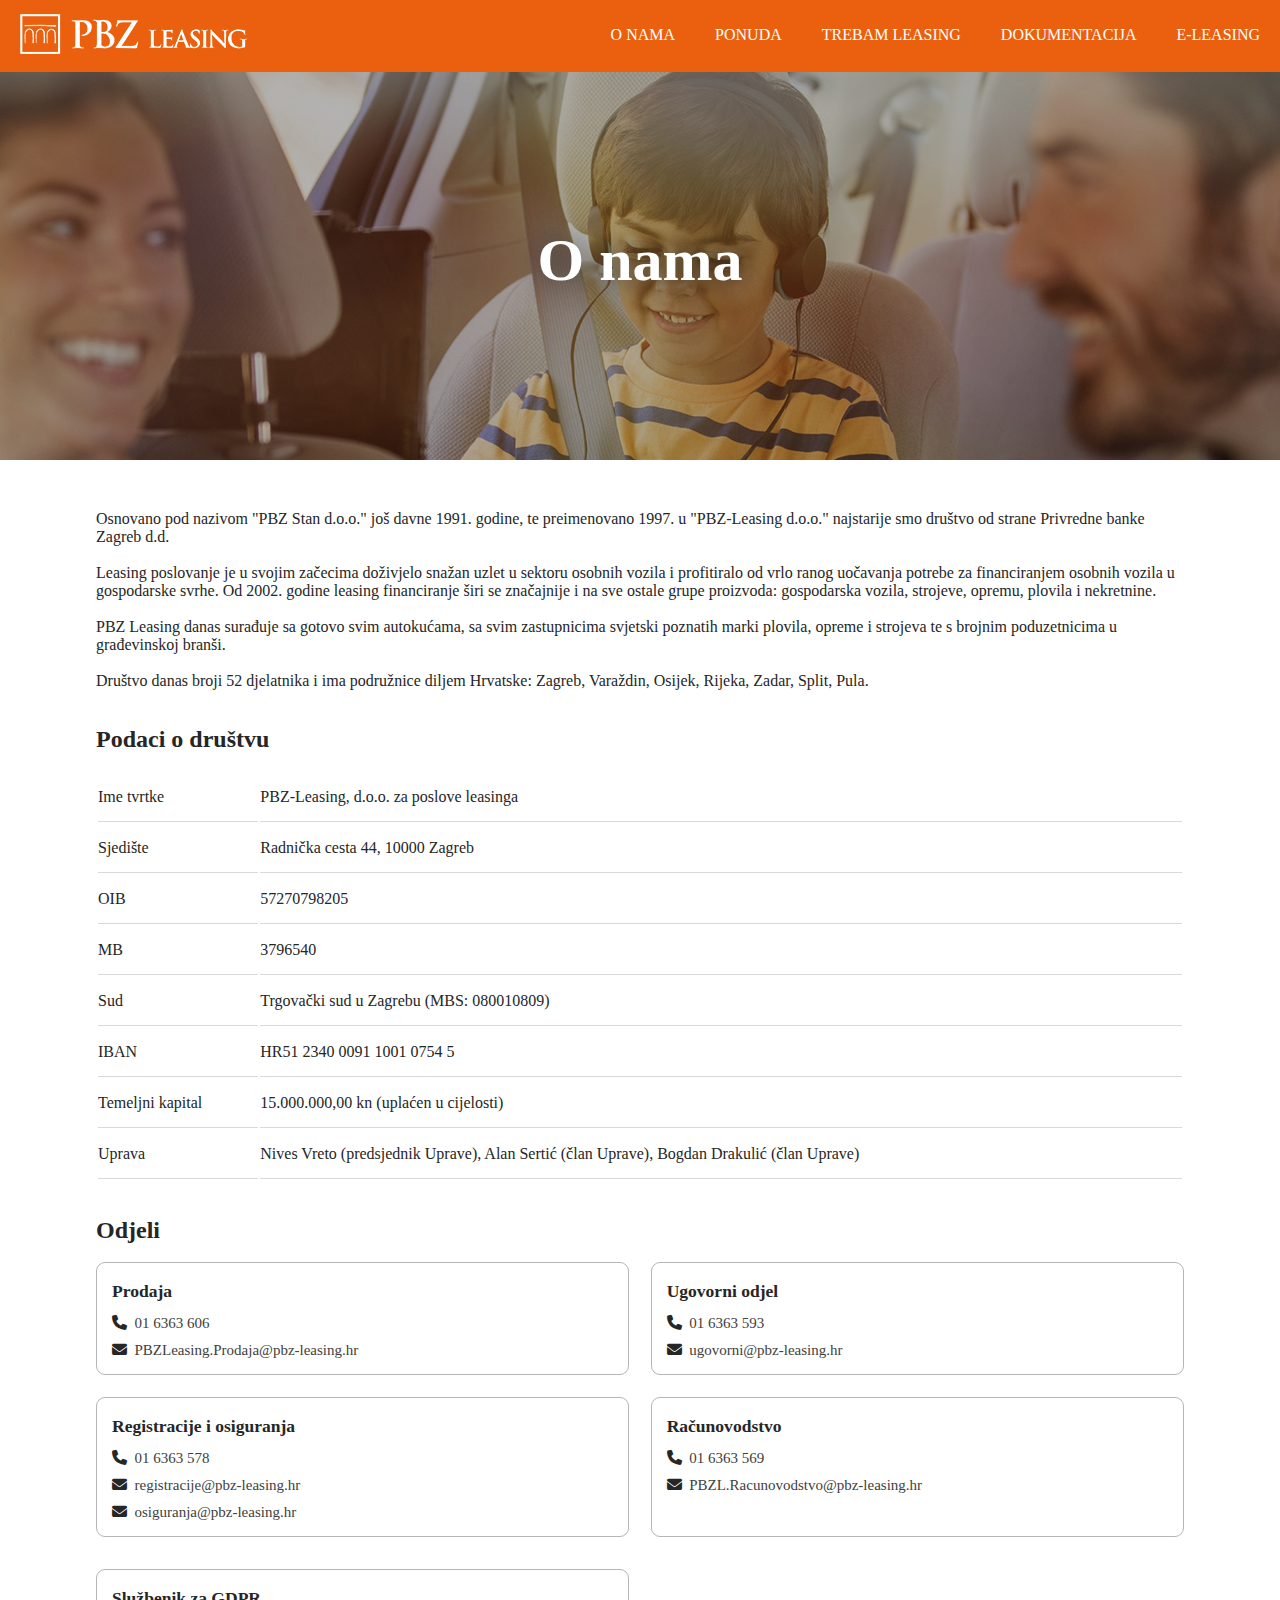
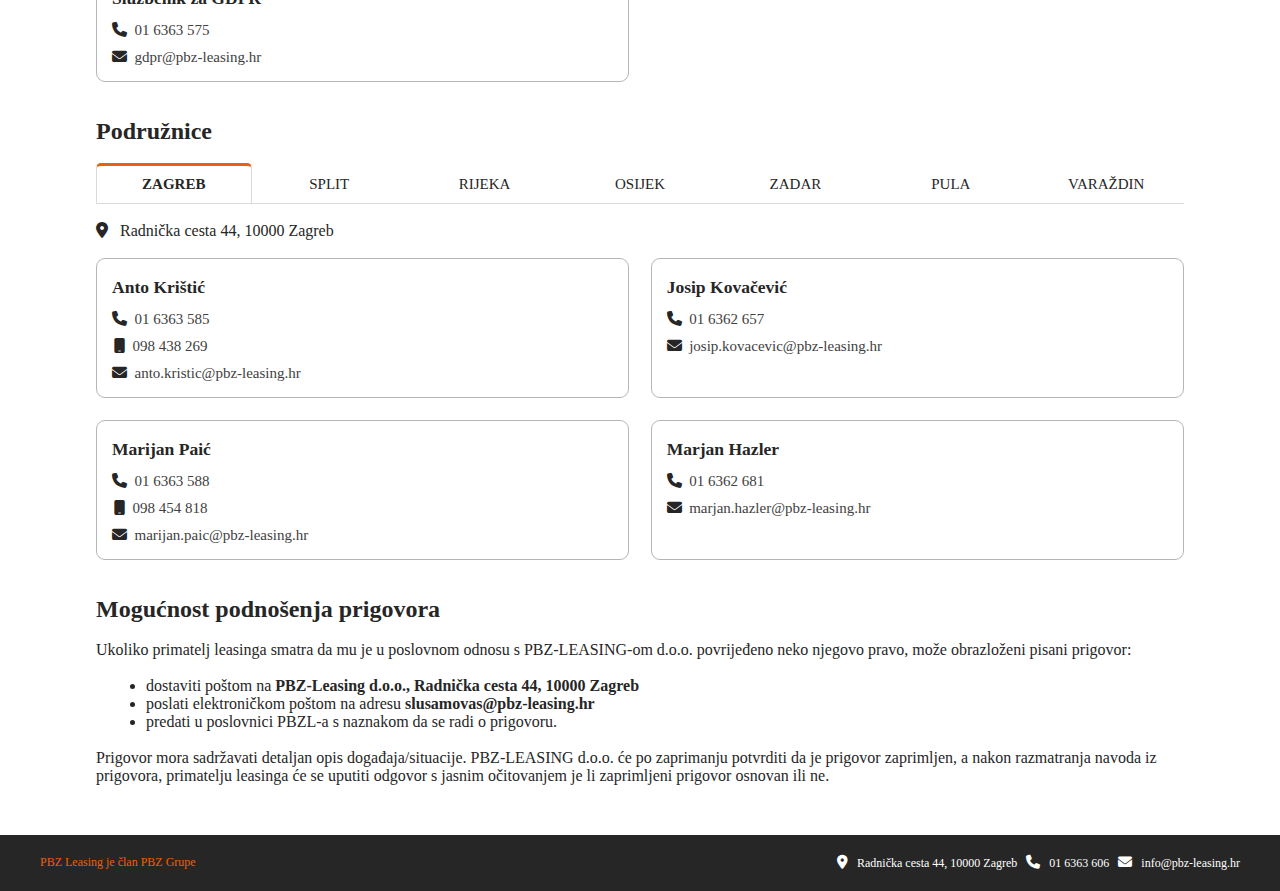
==== commit 26f8acbe: "Add files via upload" ====
--- a/about.html
+++ b/about.html
@@ -29,9 +29,10 @@
 					</a>
 				</div>
 				<ul class="nav-list">
-					<li><a href="about.html" id="about">O NAMA</a></li>
-					<li><a href="ponuda.html" id="ponuda">PONUDA</a></li>
-					<li><a href="trebam-leasing.html" id="leasing">TREBAM LEASING</i></a>
+					<li><a href="about.html" id="about-nav">O NAMA</a></li>
+					<li><a href="ponuda.html" id="ponuda-nav">PONUDA</a></li>
+					<li><a href="trebam-leasing.html" id="leasing-nav">TREBAM LEASING</i></a>
+					<li><a href="dokumentacija.html" id="dokumentacija-nav">DOKUMENTACIJA</i></a>
 					<li><a href="https://net.pbz-leasing.hr/croleas_eleasing/" target="_blank">E-LEASING</a></li>
 				</ul>
 			</nav>
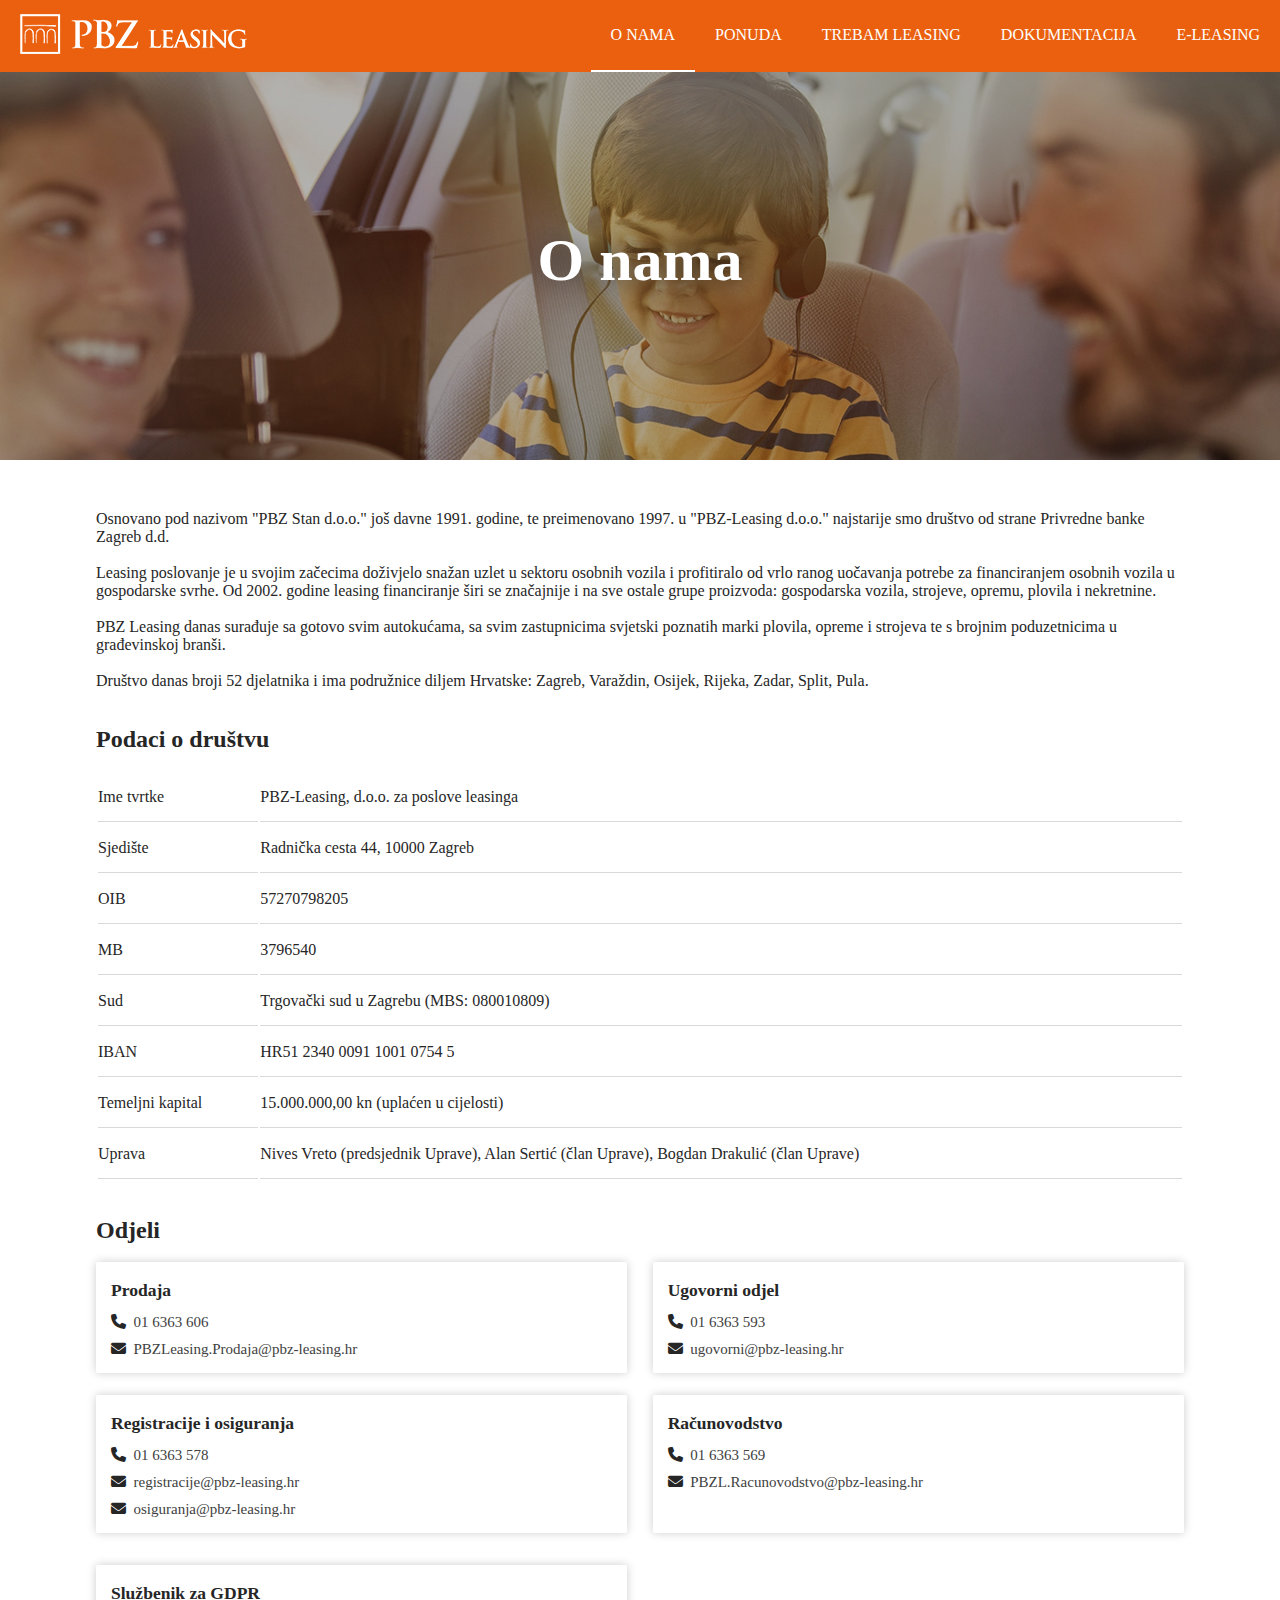
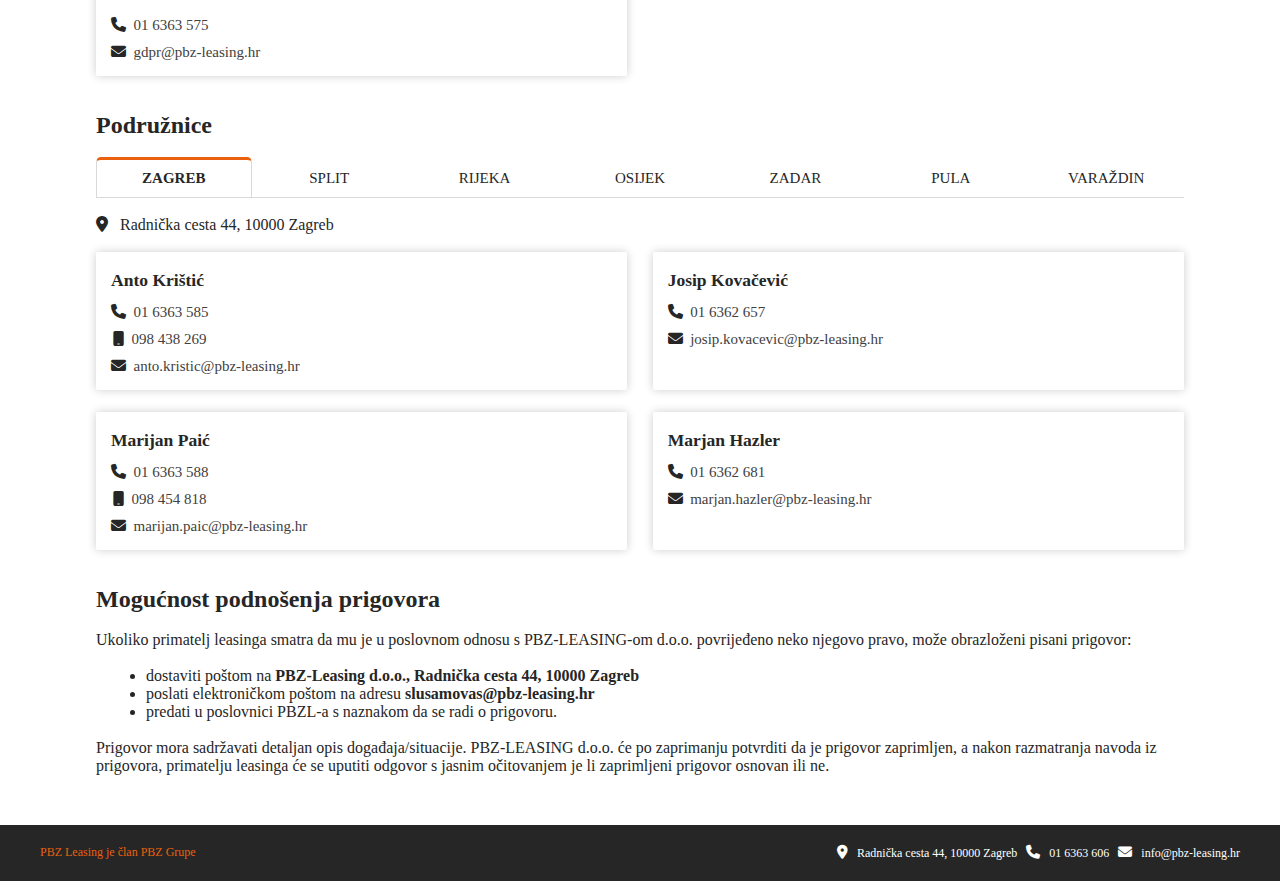
==== commit 1f652b86: "Add files via upload" ====
--- a/about.html
+++ b/about.html
@@ -307,6 +307,11 @@
 							<p><i class="fa-solid fa-mobile" style="padding-left: 2px;"></i>&nbsp;&nbsp;<a href="tel:098380018">098 380 018</a></p>
 							<p><i class="fa-solid fa-envelope"></i>&nbsp;&nbsp;<a href="mailto:ana.lipanovic@pbz-leasing.hr">ana.lipanovic@pbz-leasing.hr</a></p>
 						</div>
+						<!-- <div> -->
+							<!-- <h3>Martina Puja</h3> -->
+							<!-- <p><i class="fa-solid fa-phone"></i>&nbsp;&nbsp;<a href="tel:052652029">052 652 029</a></p> -->
+							<!-- <p><i class="fa-solid fa-envelope"></i>&nbsp;&nbsp;<a href="mailto:martina.puja@pbz-leasing.hr">martina.puja@pbz-leasing.hr</a></p> -->
+						<!-- </div> -->
 					</div>
 					<div class="sadrzajPodruzniceRedPola">
 						
@@ -342,7 +347,7 @@
 
 		<ul class="prigovori" id="prigovori">
 			<li>dostaviti poštom na <b>PBZ-Leasing d.o.o., Radnička cesta 44, 10000 Zagreb</b></li>
-			<li>poslati elektroničkom poštom na adresu <b>slusamovas@pbz-leasing.hr</b></li>
+			<li>poslati elektroničkom poštom na adresu <b><a href="mailto:slusamovas@pbz-leasing.hr" id="slusamovas-mail">slusamovas@pbz-leasing.hr</a></b></li>
 			<li>predati u poslovnici PBZL-a s naznakom da se radi o prigovoru.</li>
 		</ul><br/>
 
--- a/css/navigation.css
+++ b/css/navigation.css
@@ -119,7 +119,7 @@
 	transform: rotate(-45deg);
 }
 
-@media only screen and (max-width: 974px) {
+@media only screen and (max-width: 1000px) {
 	.brand{
 		padding-left: 20px;
 		padding-top: 10px;
@@ -155,7 +155,7 @@
 	nav ul li a{
 		padding: 15px;
 		line-height: 20px;
-		padding-left: 5%;
+		padding-left: 4%;
 		border: none;
 	}
 
@@ -172,7 +172,7 @@
 	}
 }
 
-@media screen and (min-width: 974px){
+@media screen and (min-width: 1000px){
 	.nav-list{
 		display: block !important;
 	}
--- a/css/about.css
+++ b/css/about.css
@@ -1,4 +1,4 @@
-#about{
+#about-nav{
 	border-bottom: 2px solid #fff;
 }
 
@@ -14,6 +14,7 @@
 	display: flex;
 	justify-content: center;
 	align-items: center;
+	/* filter: grayscale(100%); */
 }
 
 #grey-image{
@@ -133,9 +134,12 @@
 	width: 45%;
 	color: #414141;
 	font-size: 15px;
-	border: 1px solid #b5b5b5;
-	border-radius: 9px;
+	/* border: 1px solid #b5b5b5; */
+	/* border: 1px solid #fff; */
+	/* border-radius: 9px; */
+	border-radius: 2px;
 	transition: 0.3s;
+	box-shadow: 0 0 10px rgba(0, 0, 0, .2);
 }
 
 .sadrzajPodruzniceRed h3{
@@ -154,7 +158,7 @@
 }
 
 .sadrzajPodruzniceRedPola > div:hover{
-	border: 1px solid #fff;
+	/* border: 1px solid #fff; */
 	transition: 0.3s;
 	box-shadow: 0 0 10px rgba(0, 0, 0, .2);
 	transform: translate3d(0, -2px ,0);
@@ -162,6 +166,11 @@
 
 .prigovori{
 	padding-left: 50px;
+}
+
+#slusamovas-mail{
+	text-decoration: none;
+	color: #262626;
 }
 
 .odabranoMobilna{
@@ -201,8 +210,8 @@
 	}
 }
 
-@media only screen and (max-width: 974px){
-	#about{
+@media only screen and (max-width: 1000px){
+	#about-nav{
 		border: none;
 	}
 
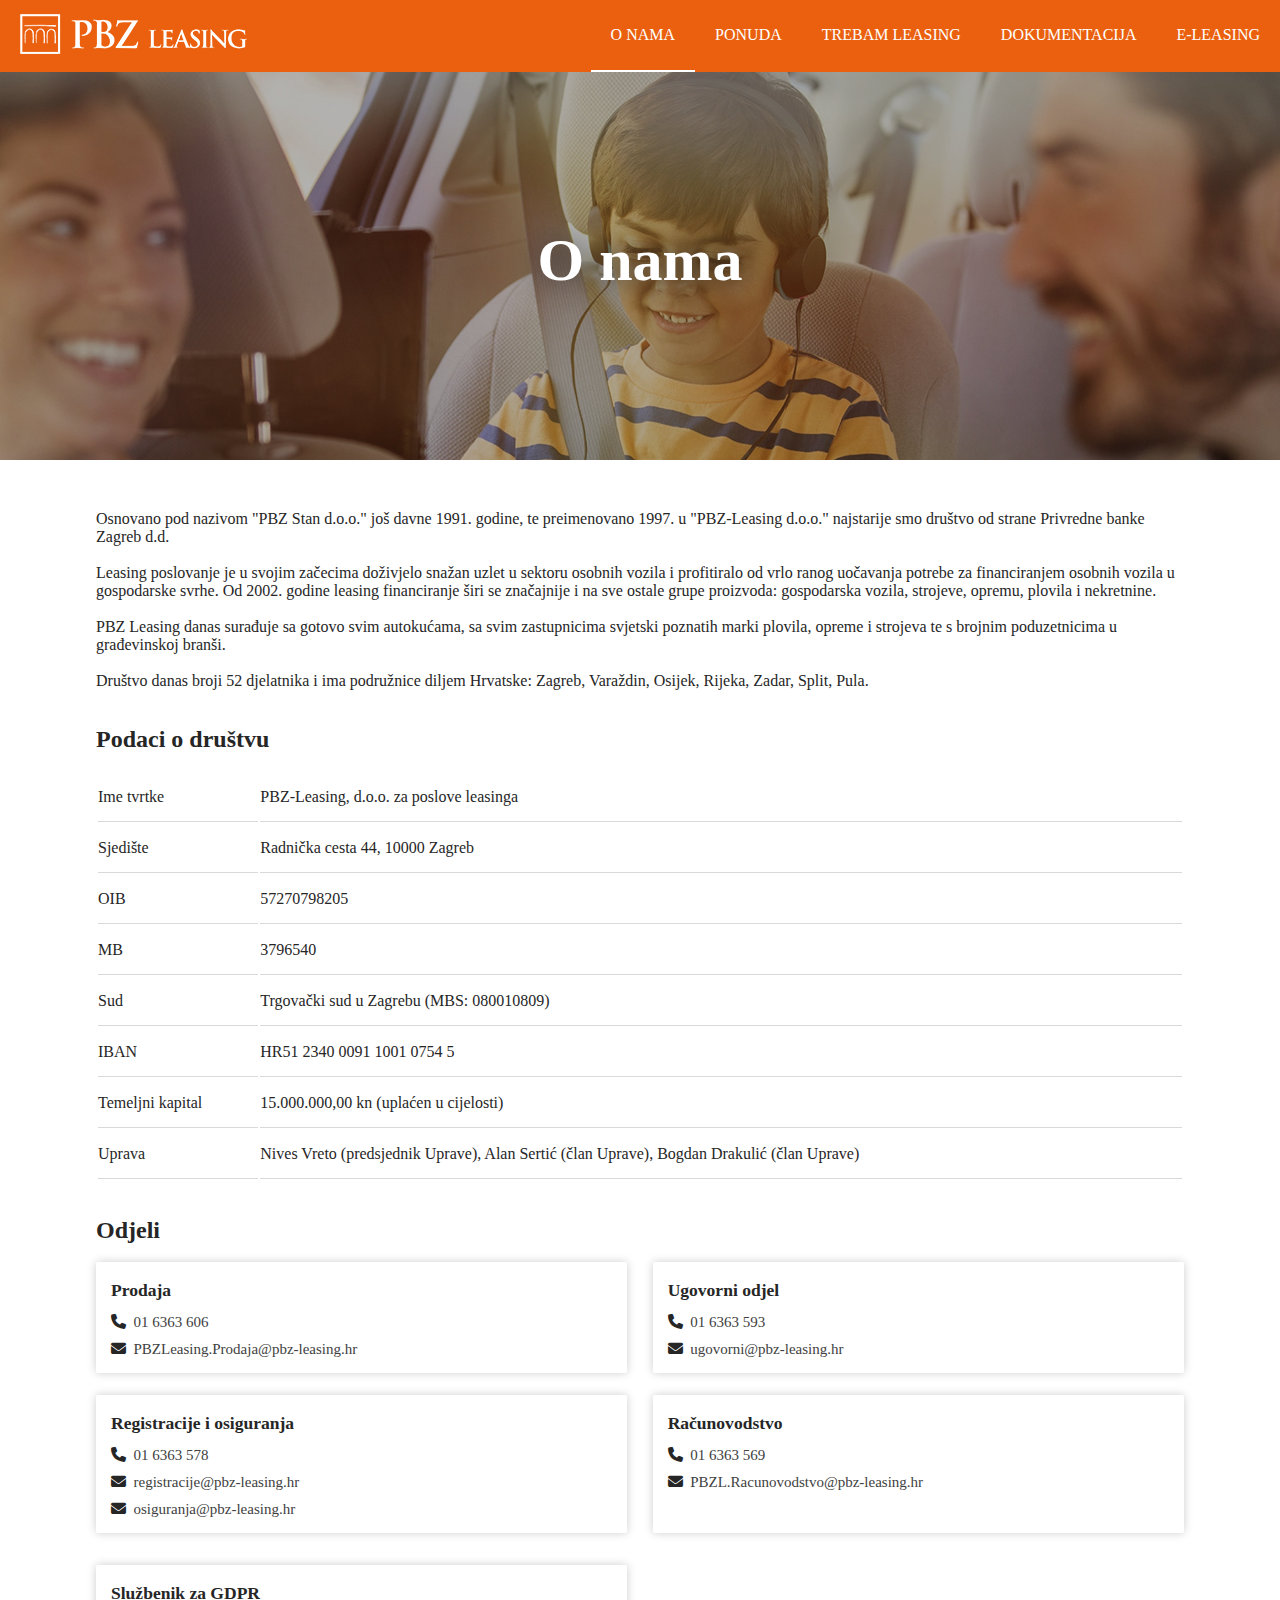
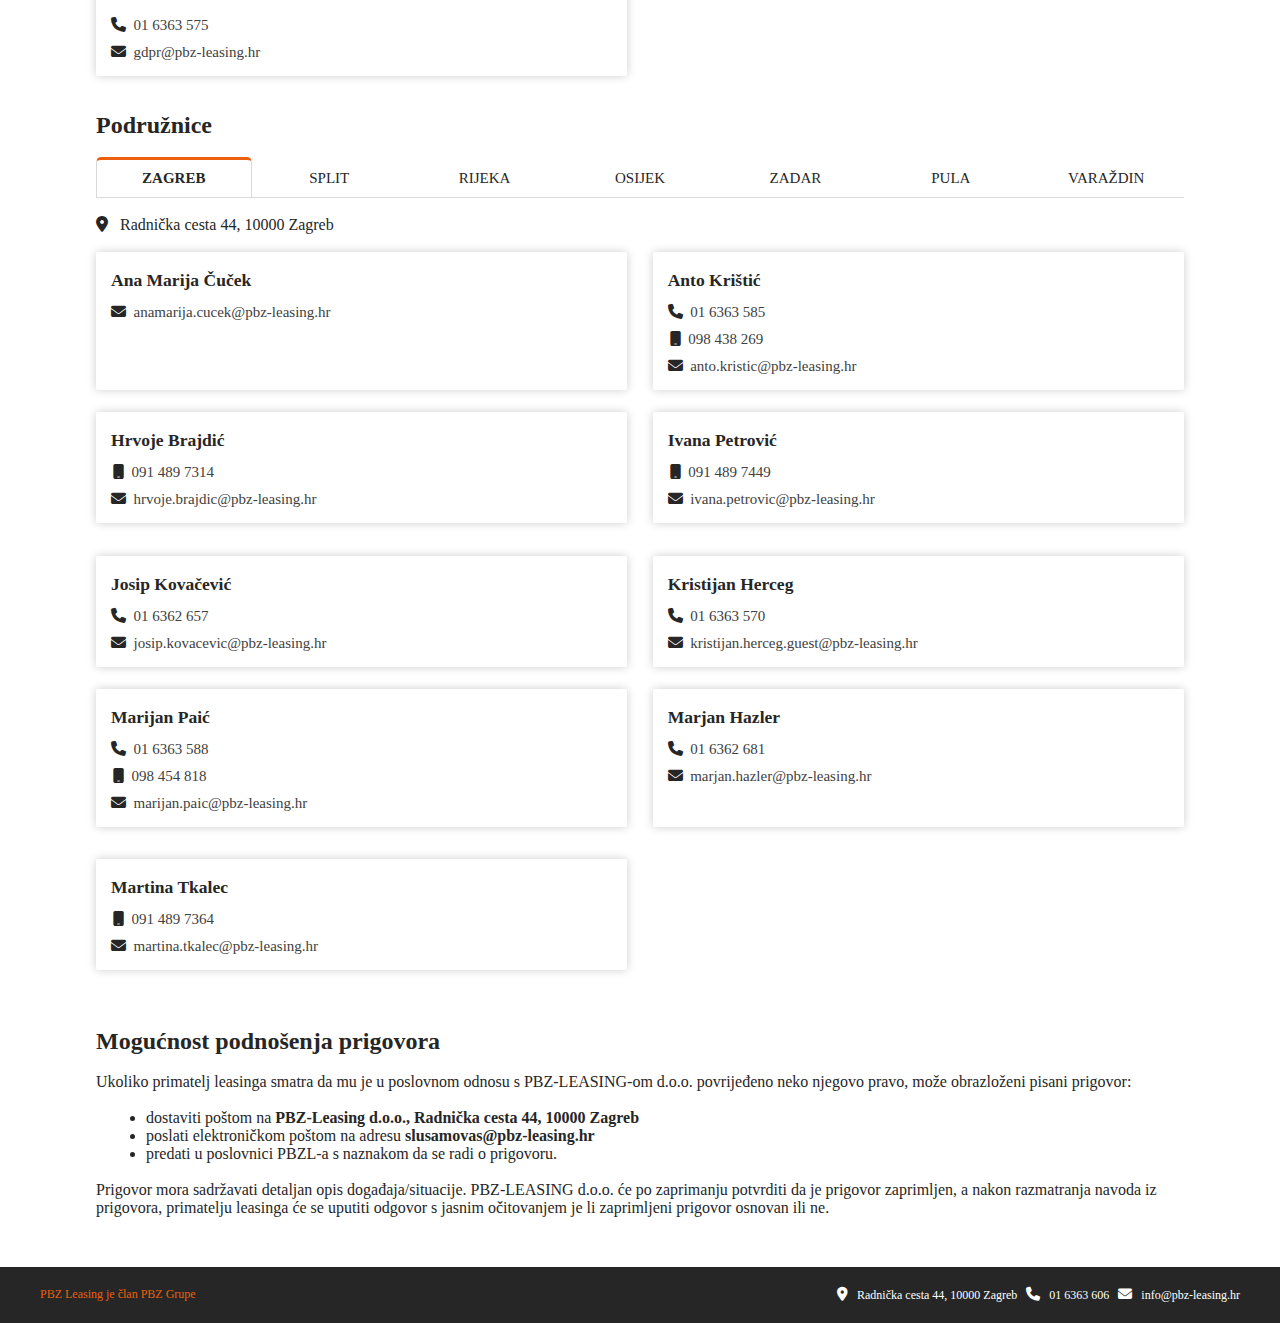
==== commit 12944289: "Add files via upload" ====
--- a/about.html
+++ b/about.html
@@ -155,32 +155,69 @@
 					<i class="fa-solid fa-location-dot"></i>&nbsp;&nbsp;
 					Radnička cesta 44, 10000 Zagreb
 				</a><br/><br/>
-				<div class="sadrzajPodruzniceRed">
-					<div class="sadrzajPodruzniceRedPola">
+				<div class="sadrzajPodruzniceRed sadrzajPodruzniceRed1">
+					<div class="sadrzajPodruzniceRedPola">
+						<div id="kartica-razmak">
+							<h3>Ana Marija Čuček</h3>
+							<p><i class="fa-solid fa-envelope"></i>&nbsp;&nbsp;<a href="mailto:anamarija.cucek@pbz-leasing.hr">anamarija.cucek@pbz-leasing.hr</a></p>
+						</div>
 						<div id="kartica-razmak">
 							<h3>Anto Krištić</h3>
 							<p><i class="fa-solid fa-phone"></i>&nbsp;&nbsp;<a href="tel:016363585">01 6363 585</a></p>
 							<p><i class="fa-solid fa-mobile" style="padding-left: 2px;"></i>&nbsp;&nbsp;<a href="tel:098438269">098 438 269</a></p>
 							<p><i class="fa-solid fa-envelope"></i>&nbsp;&nbsp;<a href="mailto:anto.kristic@pbz-leasing.hr">anto.kristic@pbz-leasing.hr</a></p>
 						</div>
+					</div>
+					<div class="sadrzajPodruzniceRedPola">
+						<div id="kartica-razmak">
+							<h3>Hrvoje Brajdić</h3>
+							<p><i class="fa-solid fa-mobile" style="padding-left: 2px;"></i>&nbsp;&nbsp;<a href="tel:0914897314">091 489 7314</a></p>
+							<p><i class="fa-solid fa-envelope"></i>&nbsp;&nbsp;<a href="mailto:hrvoje.brajdic@pbz-leasing.hr">hrvoje.brajdic@pbz-leasing.hr</a></p>
+						</div>
+						<div id="kartica-razmak">
+							<h3>Ivana Petrović</h3>
+							<p><i class="fa-solid fa-mobile" style="padding-left: 2px;"></i>&nbsp;&nbsp;<a href="tel:0914897449">091 489 7449</a></p>
+							<p><i class="fa-solid fa-envelope"></i>&nbsp;&nbsp;<a href="mailto:ivana.petrovic@pbz-leasing.hr">ivana.petrovic@pbz-leasing.hr</a></p>
+						</div>
+					</div>
+				</div>
+				<div class="sadrzajPodruzniceRed sadrzajPodruzniceRed1">
+					<div class="sadrzajPodruzniceRedPola">
 						<div id="kartica-razmak">
 							<h3>Josip Kovačević</h3>
 							<p><i class="fa-solid fa-phone"></i>&nbsp;&nbsp;<a href="tel:016362657">01 6362 657</a></p>
 							<p><i class="fa-solid fa-envelope"></i>&nbsp;&nbsp;<a href="mailto:josip.kovacevic@pbz-leasing.hr">josip.kovacevic@pbz-leasing.hr</a></p>
 						</div>
-					</div>
-					<div class="sadrzajPodruzniceRedPola">
-						<div id="kartica-razmak-srednje">
+						<div id="kartica-razmak">
+							<h3>Kristijan Herceg</h3>
+							<p><i class="fa-solid fa-phone"></i>&nbsp;&nbsp;<a href="tel:016363570">01 6363 570</a></p>
+							<p><i class="fa-solid fa-envelope"></i>&nbsp;&nbsp;<a href="mailto:kristijan.herceg.guest@pbz-leasing.hr">kristijan.herceg.guest@pbz-leasing.hr</a></p>
+						</div>
+					</div>
+					<div class="sadrzajPodruzniceRedPola">
+						<div id="kartica-razmak">
 							<h3>Marijan Paić</h3>
 							<p><i class="fa-solid fa-phone"></i>&nbsp;&nbsp;<a href="tel:016363588">01 6363 588</a></p>
 							<p><i class="fa-solid fa-mobile" style="padding-left: 2px;"></i>&nbsp;&nbsp;<a href="tel:098454818">098 454 818</a></p>
 							<p><i class="fa-solid fa-envelope"></i>&nbsp;&nbsp;<a href="mailto:marijan.paic@pbz-leasing.hr">marijan.paic@pbz-leasing.hr</a></p>
 						</div>
-						<div>
+						<div id="kartica-razmak">
 							<h3>Marjan Hazler</h3>
 							<p><i class="fa-solid fa-phone"></i>&nbsp;&nbsp;<a href="tel:016362681">01 6362 681</a></p>
 							<p><i class="fa-solid fa-envelope"></i>&nbsp;&nbsp;<a href="mailto:marjan.hazler@pbz-leasing.hr">marjan.hazler@pbz-leasing.hr</a></p>
 						</div>
+					</div>
+				</div>
+				<div class="sadrzajPodruzniceRed">
+					<div class="sadrzajPodruzniceRedPola">
+						<div id="kartica-razmak">
+							<h3>Martina Tkalec</h3>
+							<p><i class="fa-solid fa-mobile" style="padding-left: 2px;"></i>&nbsp;&nbsp;<a href="tel:0914897364">091 489 7364</a></p>
+							<p><i class="fa-solid fa-envelope"></i>&nbsp;&nbsp;<a href="mailto:martina.tkalec@pbz-leasing.hr">martina.tkalec@pbz-leasing.hr</a></p>
+						</div>
+					</div>
+					<div class="sadrzajPodruzniceRedPola">
+						
 					</div>
 				</div>
 			</div>
@@ -217,13 +254,13 @@
 				</a><br/><br/>
 				<div class="sadrzajPodruzniceRed">
 					<div class="sadrzajPodruzniceRedPola">
-						<div id="kartica-razmak-srednje">
+						<div id="kartica-razmak">
 							<h3>Michele Bujas</h3>
 							<p><i class="fa-solid fa-phone"></i>&nbsp;&nbsp;<a href="tel:051751250">051 751 250</a></p>
 							<p><i class="fa-solid fa-mobile" style="padding-left: 2px;"></i>&nbsp;&nbsp;<a href="tel:098438179">098 438 179</a></p>
 							<p><i class="fa-solid fa-envelope"></i>&nbsp;&nbsp;<a href="mailto:michele.bujas@pbz-leasing.hr">michele.bujas@pbz-leasing.hr</a></p>
 						</div>
-						<div>
+						<div id="kartica-razmak">
 							<h3>Sandra Babić</h3>
 							<p><i class="fa-solid fa-phone"></i>&nbsp;&nbsp;<a href="tel:051751251">051 751 251</a></p>
 							<p><i class="fa-solid fa-mobile" style="padding-left: 2px;"></i>&nbsp;&nbsp;<a href="tel:098337917">098 337 917</a></p>
@@ -231,7 +268,10 @@
 						</div>
 					</div>
 					<div class="sadrzajPodruzniceRedPola">
-						
+						<!-- <div> -->
+							<!-- <h3>Sara Bobnjarić</h3> -->
+							<!-- <p><i class="fa-solid fa-envelope"></i>&nbsp;&nbsp;<a href="mailto:sara.bobnjaric.guest@pbz-leasing.hr">sara.bobnjaric.guest@pbz-leasing.hr</a></p> -->
+						<!-- </div> -->
 					</div>
 				</div>
 			</div>
@@ -301,17 +341,17 @@
 							<p><i class="fa-solid fa-mobile" style="padding-left: 2px;"></i>&nbsp;&nbsp;<a href="tel:098339912">098 339 912</a></p>
 							<p><i class="fa-solid fa-envelope"></i>&nbsp;&nbsp;<a href="mailto:igor.rajlic@pbz-leasing.hr">igor.rajlic@pbz-leasing.hr</a></p>
 						</div>
+						<!-- <div> -->
+							<!-- <h3>Ana-Marija Lipanović</h3> -->
+							<!-- <p><i class="fa-solid fa-phone"></i>&nbsp;&nbsp;<a href="tel:052652291">052 652 291</a></p> -->
+							<!-- <p><i class="fa-solid fa-mobile" style="padding-left: 2px;"></i>&nbsp;&nbsp;<a href="tel:098380018">098 380 018</a></p> -->
+							<!-- <p><i class="fa-solid fa-envelope"></i>&nbsp;&nbsp;<a href="mailto:ana.lipanovic@pbz-leasing.hr">ana.lipanovic@pbz-leasing.hr</a></p> -->
+						<!-- </div> -->
 						<div>
-							<h3>Ana-Marija Lipanović</h3>
-							<p><i class="fa-solid fa-phone"></i>&nbsp;&nbsp;<a href="tel:052652291">052 652 291</a></p>
-							<p><i class="fa-solid fa-mobile" style="padding-left: 2px;"></i>&nbsp;&nbsp;<a href="tel:098380018">098 380 018</a></p>
-							<p><i class="fa-solid fa-envelope"></i>&nbsp;&nbsp;<a href="mailto:ana.lipanovic@pbz-leasing.hr">ana.lipanovic@pbz-leasing.hr</a></p>
-						</div>
-						<!-- <div> -->
-							<!-- <h3>Martina Puja</h3> -->
-							<!-- <p><i class="fa-solid fa-phone"></i>&nbsp;&nbsp;<a href="tel:052652029">052 652 029</a></p> -->
-							<!-- <p><i class="fa-solid fa-envelope"></i>&nbsp;&nbsp;<a href="mailto:martina.puja@pbz-leasing.hr">martina.puja@pbz-leasing.hr</a></p> -->
-						<!-- </div> -->
+							<h3>Martina Puja</h3>
+							<p><i class="fa-solid fa-phone"></i>&nbsp;&nbsp;<a href="tel:052652029">052 652 029</a></p>
+							<p><i class="fa-solid fa-envelope"></i>&nbsp;&nbsp;<a href="mailto:martina.puja@pbz-leasing.hr">martina.puja@pbz-leasing.hr</a></p>
+						</div>
 					</div>
 					<div class="sadrzajPodruzniceRedPola">
 						
@@ -326,6 +366,11 @@
 				</a><br/><br/>
 				<div class="sadrzajPodruzniceRed">
 					<div class="sadrzajPodruzniceRedPola">
+						<!-- <div id="kartica-razmak-srednje"> -->
+							<!-- <h3>Ivana Gulić</h3> -->
+							<!-- <p><i class="fa-solid fa-phone"></i>&nbsp;&nbsp;<a href="tel:016321231">01 6321 231</a></p> -->
+							<!-- <p><i class="fa-solid fa-envelope"></i>&nbsp;&nbsp;<a href="mailto:ivana.gulic.guest@pbz-leasing.hr">ivana.gulic.guest@pbz-leasing.hr</a></p> -->
+						<!-- </div> -->
 						<div>
 							<h3>Jadranka Mikac Pervan</h3>
 							<p><i class="fa-solid fa-phone"></i>&nbsp;&nbsp;<a href="tel:016363628">01 6363 628</a></p>
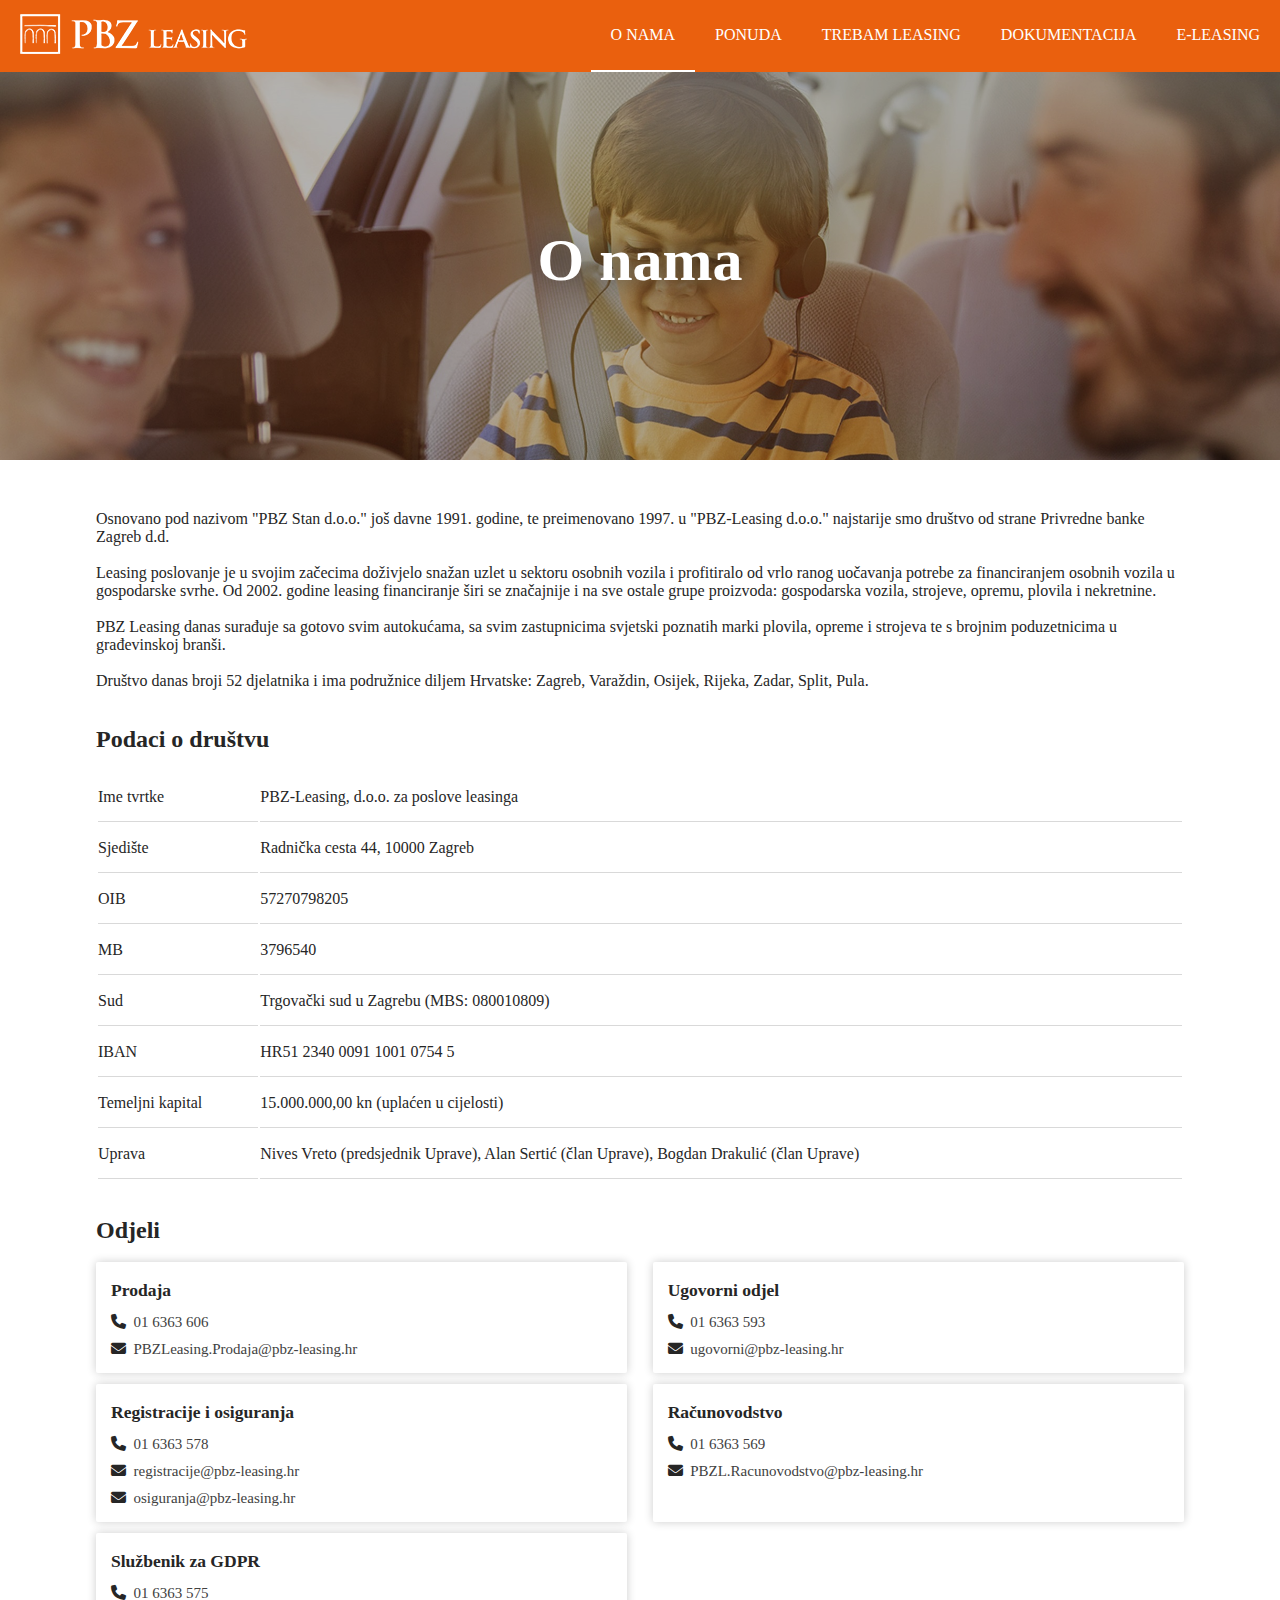
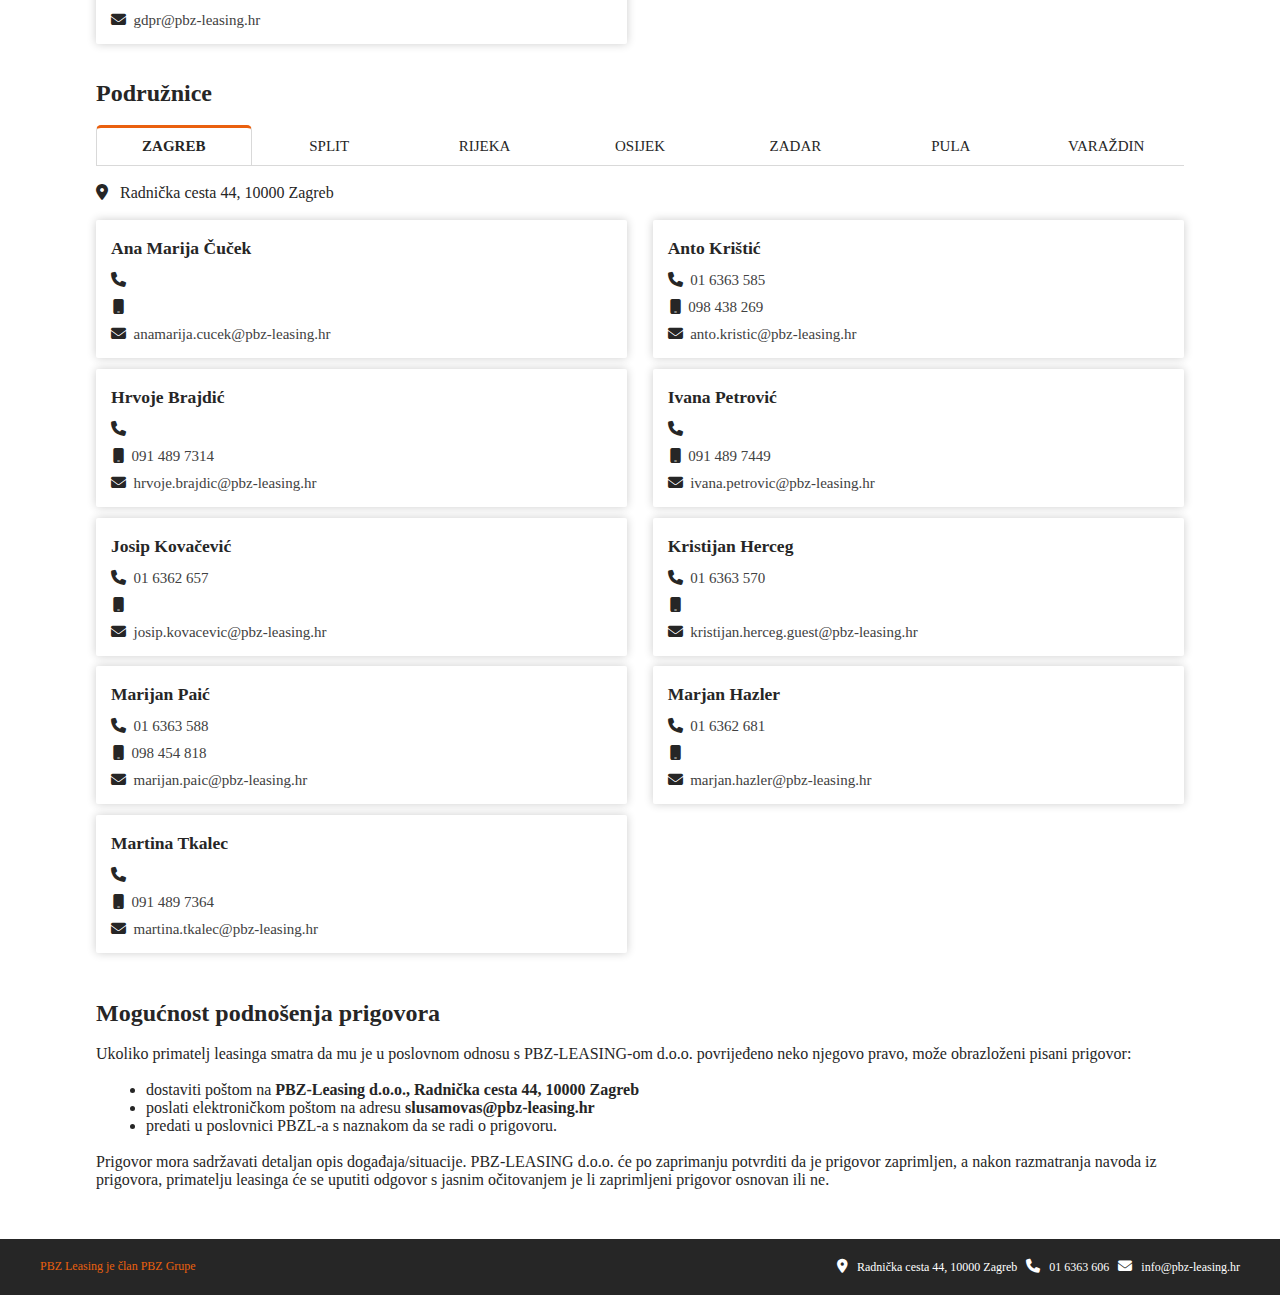
==== commit aafd94bd: "Add files via upload" ====
--- a/about.html
+++ b/about.html
@@ -159,6 +159,8 @@
 					<div class="sadrzajPodruzniceRedPola">
 						<div id="kartica-razmak">
 							<h3>Ana Marija Čuček</h3>
+							<p><i class="fa-solid fa-phone"></i>&nbsp;&nbsp;<a href="tel:"></a></p>
+							<p><i class="fa-solid fa-mobile" style="padding-left: 2px;"></i>&nbsp;&nbsp;<a href="tel:"></a></p>
 							<p><i class="fa-solid fa-envelope"></i>&nbsp;&nbsp;<a href="mailto:anamarija.cucek@pbz-leasing.hr">anamarija.cucek@pbz-leasing.hr</a></p>
 						</div>
 						<div id="kartica-razmak">
@@ -171,11 +173,13 @@
 					<div class="sadrzajPodruzniceRedPola">
 						<div id="kartica-razmak">
 							<h3>Hrvoje Brajdić</h3>
+							<p><i class="fa-solid fa-phone"></i>&nbsp;&nbsp;<a href="tel:"></a></p>
 							<p><i class="fa-solid fa-mobile" style="padding-left: 2px;"></i>&nbsp;&nbsp;<a href="tel:0914897314">091 489 7314</a></p>
 							<p><i class="fa-solid fa-envelope"></i>&nbsp;&nbsp;<a href="mailto:hrvoje.brajdic@pbz-leasing.hr">hrvoje.brajdic@pbz-leasing.hr</a></p>
 						</div>
 						<div id="kartica-razmak">
 							<h3>Ivana Petrović</h3>
+							<p><i class="fa-solid fa-phone"></i>&nbsp;&nbsp;<a href="tel:"></a></p>
 							<p><i class="fa-solid fa-mobile" style="padding-left: 2px;"></i>&nbsp;&nbsp;<a href="tel:0914897449">091 489 7449</a></p>
 							<p><i class="fa-solid fa-envelope"></i>&nbsp;&nbsp;<a href="mailto:ivana.petrovic@pbz-leasing.hr">ivana.petrovic@pbz-leasing.hr</a></p>
 						</div>
@@ -186,11 +190,13 @@
 						<div id="kartica-razmak">
 							<h3>Josip Kovačević</h3>
 							<p><i class="fa-solid fa-phone"></i>&nbsp;&nbsp;<a href="tel:016362657">01 6362 657</a></p>
+							<p><i class="fa-solid fa-mobile" style="padding-left: 2px;"></i>&nbsp;&nbsp;<a href="tel:"></a></p>
 							<p><i class="fa-solid fa-envelope"></i>&nbsp;&nbsp;<a href="mailto:josip.kovacevic@pbz-leasing.hr">josip.kovacevic@pbz-leasing.hr</a></p>
 						</div>
 						<div id="kartica-razmak">
 							<h3>Kristijan Herceg</h3>
 							<p><i class="fa-solid fa-phone"></i>&nbsp;&nbsp;<a href="tel:016363570">01 6363 570</a></p>
+							<p><i class="fa-solid fa-mobile" style="padding-left: 2px;"></i>&nbsp;&nbsp;<a href="tel:"></a></p>
 							<p><i class="fa-solid fa-envelope"></i>&nbsp;&nbsp;<a href="mailto:kristijan.herceg.guest@pbz-leasing.hr">kristijan.herceg.guest@pbz-leasing.hr</a></p>
 						</div>
 					</div>
@@ -204,6 +210,7 @@
 						<div id="kartica-razmak">
 							<h3>Marjan Hazler</h3>
 							<p><i class="fa-solid fa-phone"></i>&nbsp;&nbsp;<a href="tel:016362681">01 6362 681</a></p>
+							<p><i class="fa-solid fa-mobile" style="padding-left: 2px;"></i>&nbsp;&nbsp;<a href="tel:"></a></p>
 							<p><i class="fa-solid fa-envelope"></i>&nbsp;&nbsp;<a href="mailto:marjan.hazler@pbz-leasing.hr">marjan.hazler@pbz-leasing.hr</a></p>
 						</div>
 					</div>
@@ -212,6 +219,7 @@
 					<div class="sadrzajPodruzniceRedPola">
 						<div id="kartica-razmak">
 							<h3>Martina Tkalec</h3>
+							<p><i class="fa-solid fa-phone"></i>&nbsp;&nbsp;<a href="tel:"></a></p>
 							<p><i class="fa-solid fa-mobile" style="padding-left: 2px;"></i>&nbsp;&nbsp;<a href="tel:0914897364">091 489 7364</a></p>
 							<p><i class="fa-solid fa-envelope"></i>&nbsp;&nbsp;<a href="mailto:martina.tkalec@pbz-leasing.hr">martina.tkalec@pbz-leasing.hr</a></p>
 						</div>
@@ -238,6 +246,7 @@
 						<div>
 							<h3>Regina Car</h3>
 							<p><i class="fa-solid fa-phone"></i>&nbsp;&nbsp;<a href="tel:021421293">021 421 293</a></p>
+							<p><i class="fa-solid fa-mobile" style="padding-left: 2px;"></i>&nbsp;&nbsp;<a href="tel:"></a></p>
 							<p><i class="fa-solid fa-envelope"></i>&nbsp;&nbsp;<a href="mailto:regina.car@pbz-leasing.hr">regina.car@pbz-leasing.hr</a></p>
 						</div>
 					</div>
@@ -350,6 +359,7 @@
 						<div>
 							<h3>Martina Puja</h3>
 							<p><i class="fa-solid fa-phone"></i>&nbsp;&nbsp;<a href="tel:052652029">052 652 029</a></p>
+							<p><i class="fa-solid fa-mobile" style="padding-left: 2px;"></i>&nbsp;&nbsp;<a href="tel:"></a></p>
 							<p><i class="fa-solid fa-envelope"></i>&nbsp;&nbsp;<a href="mailto:martina.puja@pbz-leasing.hr">martina.puja@pbz-leasing.hr</a></p>
 						</div>
 					</div>
@@ -366,11 +376,12 @@
 				</a><br/><br/>
 				<div class="sadrzajPodruzniceRed">
 					<div class="sadrzajPodruzniceRedPola">
-						<!-- <div id="kartica-razmak-srednje"> -->
-							<!-- <h3>Ivana Gulić</h3> -->
-							<!-- <p><i class="fa-solid fa-phone"></i>&nbsp;&nbsp;<a href="tel:016321231">01 6321 231</a></p> -->
-							<!-- <p><i class="fa-solid fa-envelope"></i>&nbsp;&nbsp;<a href="mailto:ivana.gulic.guest@pbz-leasing.hr">ivana.gulic.guest@pbz-leasing.hr</a></p> -->
-						<!-- </div> -->
+						<div id="kartica-razmak-srednje">
+							<h3>Ivana Gulić</h3>
+							<p><i class="fa-solid fa-phone"></i>&nbsp;&nbsp;<a href="tel:016321231">01 6321 231</a></p>
+							<p><i class="fa-solid fa-mobile" style="padding-left: 2px;"></i>&nbsp;&nbsp;<a href="tel:"></a></p>
+							<p><i class="fa-solid fa-envelope"></i>&nbsp;&nbsp;<a href="mailto:ivana.gulic.guest@pbz-leasing.hr">ivana.gulic.guest@pbz-leasing.hr</a></p>
+						</div>
 						<div>
 							<h3>Jadranka Mikac Pervan</h3>
 							<p><i class="fa-solid fa-phone"></i>&nbsp;&nbsp;<a href="tel:016363628">01 6363 628</a></p>
--- a/css/about.css
+++ b/css/about.css
@@ -185,6 +185,10 @@
 	.sadrzajPodruzniceRed{
 		flex-wrap: wrap;
 	}
+	
+	.sadrzajPodruzniceRed1{
+		padding-bottom: 0;
+	}
 
 	.sadrzajPodruzniceRedPola{
 		width: 100%;
@@ -198,7 +202,7 @@
 	}
 	
 	#kartica-razmak{
-		margin-bottom: 2%;
+		margin-bottom: 1%;
 	}
 	
 	#kartica-razmak-srednje{
@@ -281,6 +285,10 @@
 	.sadrzajPodruzniceRed{
 		flex-wrap: wrap;
 	}
+	
+	.sadrzajPodruzniceRed1{
+		padding-bottom: 0;
+	}
 
 	.sadrzajPodruzniceRedPola{
 		width: 100%;
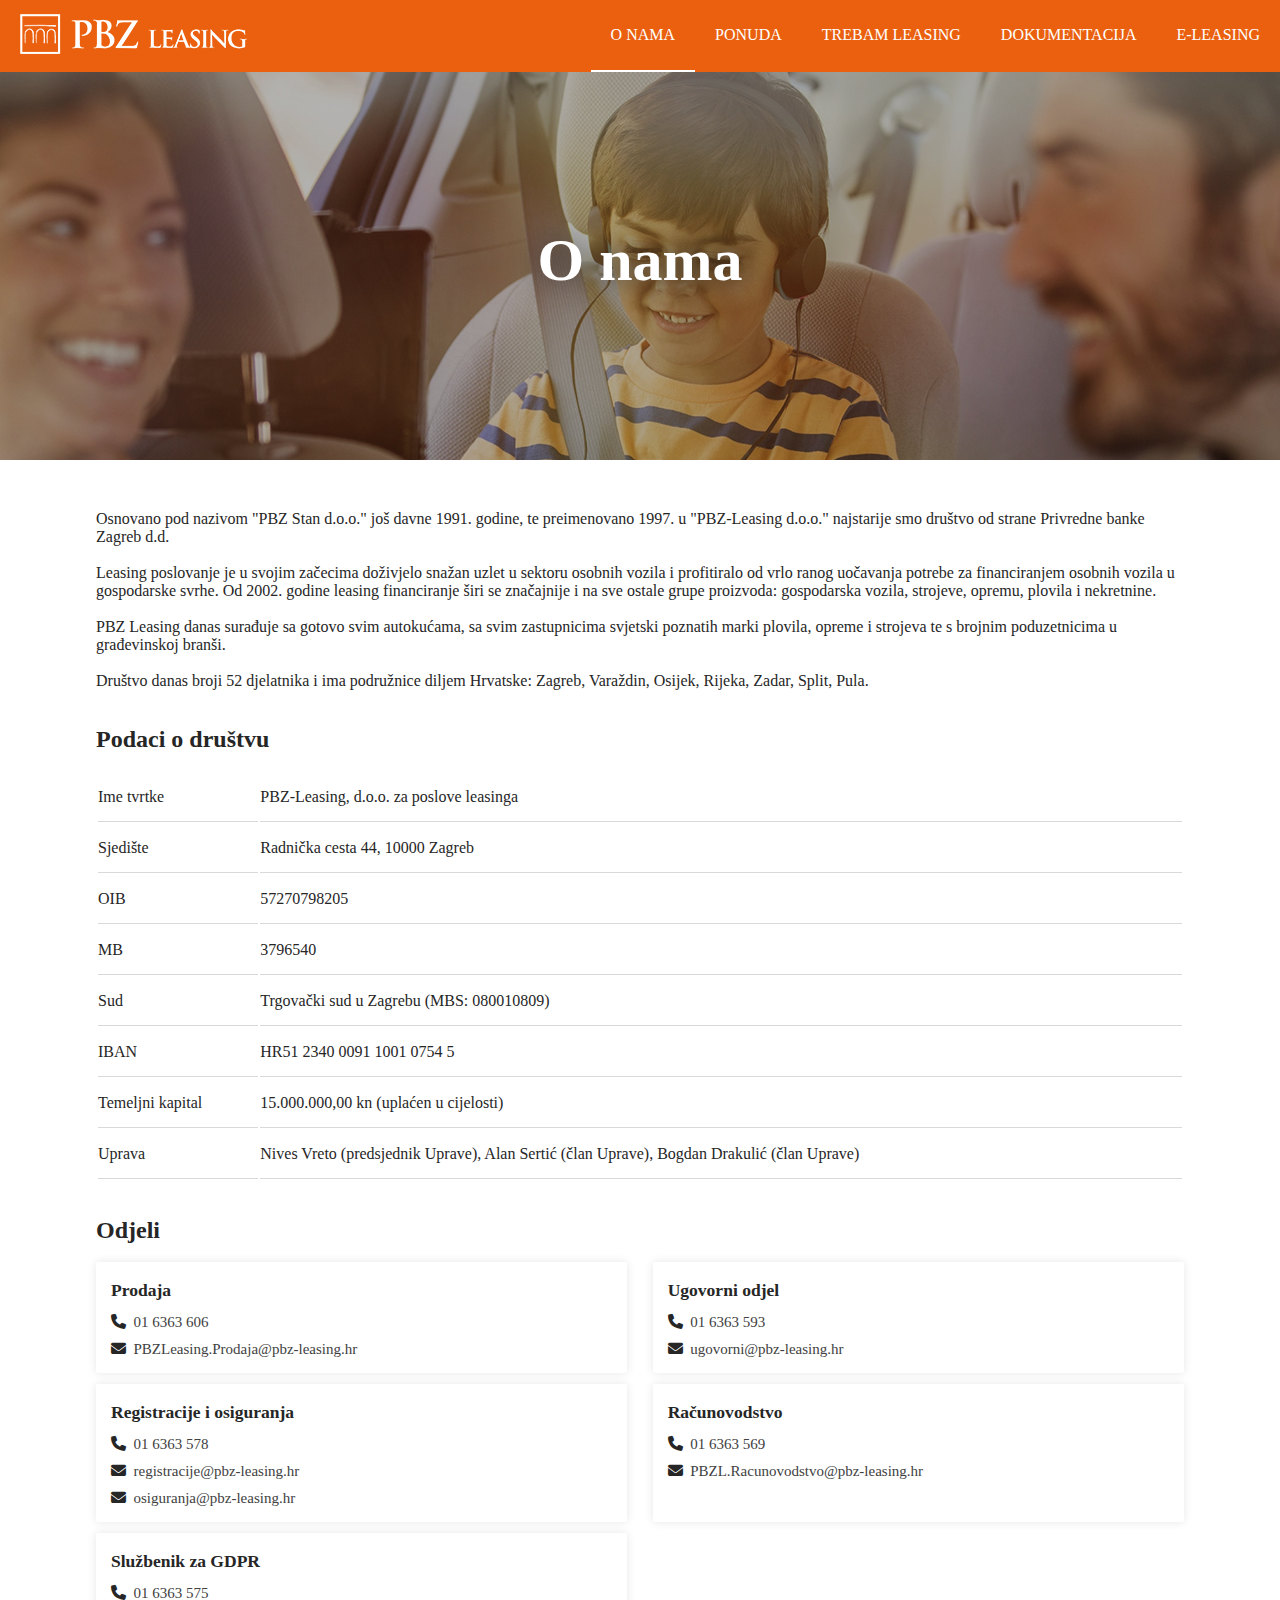
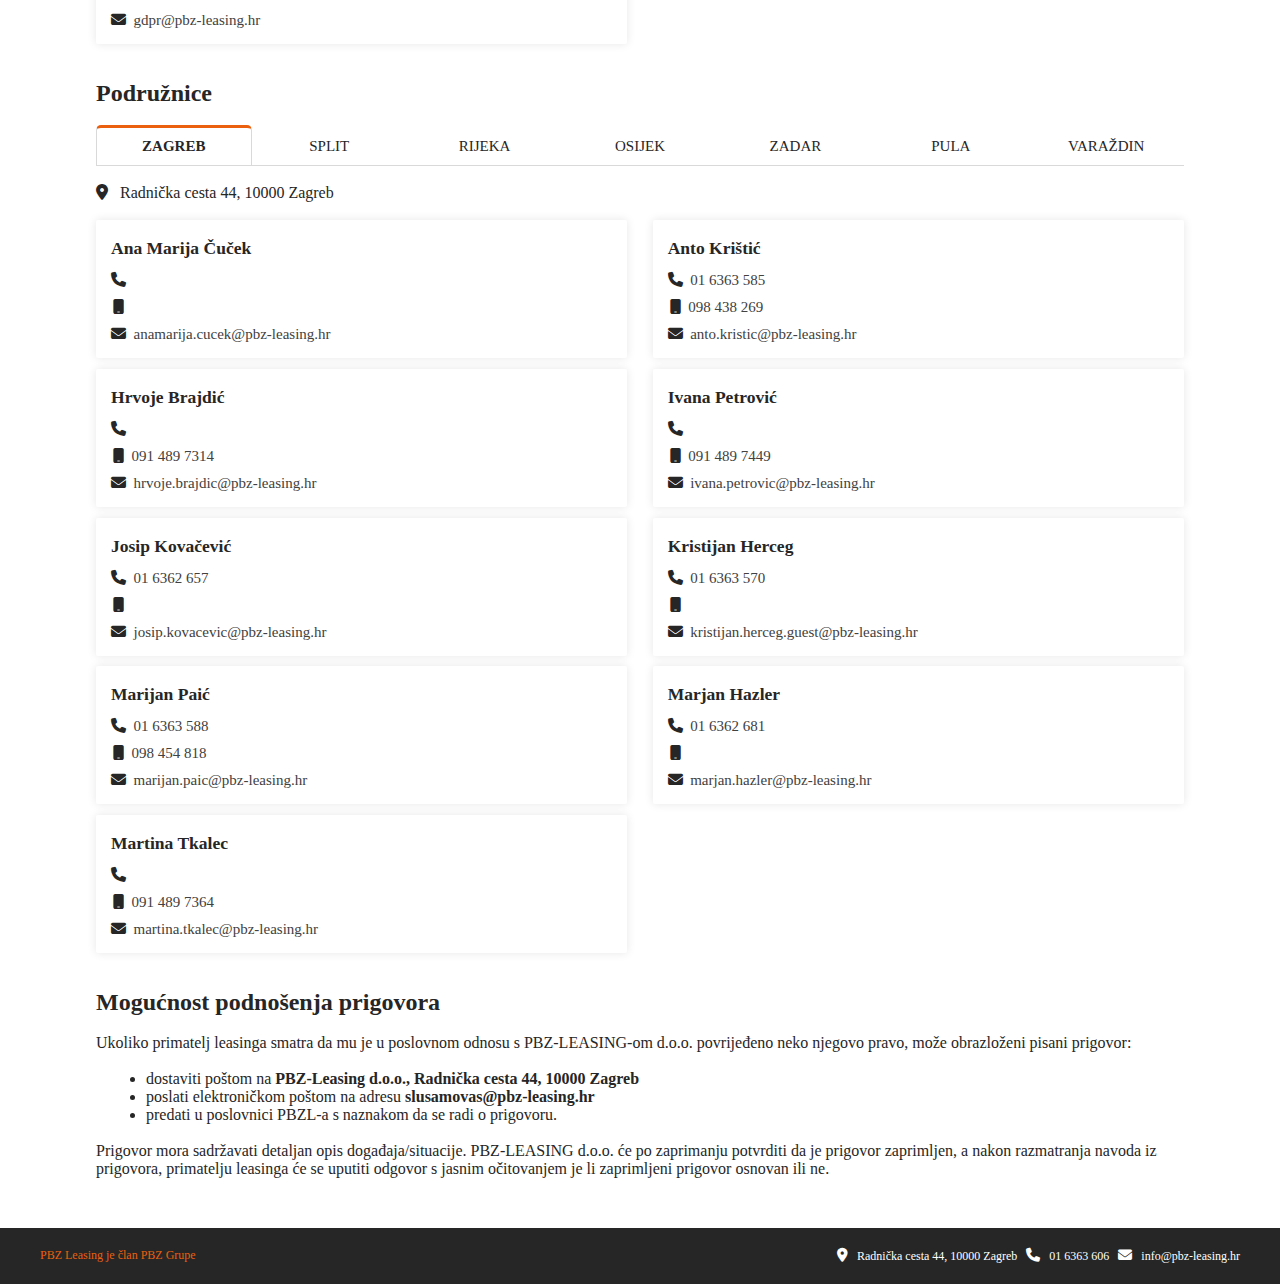
==== commit 0fa801c6: "Add files via upload" ====
--- a/about.html
+++ b/about.html
@@ -217,7 +217,7 @@
 				</div>
 				<div class="sadrzajPodruzniceRed">
 					<div class="sadrzajPodruzniceRedPola">
-						<div id="kartica-razmak">
+						<div>
 							<h3>Martina Tkalec</h3>
 							<p><i class="fa-solid fa-phone"></i>&nbsp;&nbsp;<a href="tel:"></a></p>
 							<p><i class="fa-solid fa-mobile" style="padding-left: 2px;"></i>&nbsp;&nbsp;<a href="tel:0914897364">091 489 7364</a></p>
@@ -231,19 +231,19 @@
 			</div>
 			
 			<div class="sadrzajPodruznice" id="sadrzajSplit" style="display: none;">
-				<a href="https://goo.gl/maps/MNJ7J69HJahH2VH26" target="_blank">
+				<a href="https://goo.gl/maps/kj7rohDLuFdDHpeHA" target="_blank">
 					<i class="fa-solid fa-location-dot"></i>&nbsp;&nbsp;
 					Ulica slobode 7, 21000 Split
 				</a><br/><br/>
 				<div class="sadrzajPodruzniceRed">
 					<div class="sadrzajPodruzniceRedPola">
-						<div id="kartica-razmak-srednje">
+						<div id="kartica-razmak">
 							<h3>Marijo Patrlj</h3>
 							<p><i class="fa-solid fa-phone"></i>&nbsp;&nbsp;<a href="tel:021421267">021 421 267</a></p>
 							<p><i class="fa-solid fa-mobile" style="padding-left: 2px;"></i>&nbsp;&nbsp;<a href="tel:098337919">098 337 919</a></p>
 							<p><i class="fa-solid fa-envelope"></i>&nbsp;&nbsp;<a href="mailto:marijo.patrlj@pbz-leasing.hr">marijo.patrlj@pbz-leasing.hr</a></p>
 						</div>
-						<div>
+						<div id="kartica-razmak">
 							<h3>Regina Car</h3>
 							<p><i class="fa-solid fa-phone"></i>&nbsp;&nbsp;<a href="tel:021421293">021 421 293</a></p>
 							<p><i class="fa-solid fa-mobile" style="padding-left: 2px;"></i>&nbsp;&nbsp;<a href="tel:"></a></p>
@@ -251,13 +251,18 @@
 						</div>
 					</div>
 					<div class="sadrzajPodruzniceRedPola">
-						
+						<div>
+							<h3>Ivana Gulić</h3>
+							<p><i class="fa-solid fa-phone"></i>&nbsp;&nbsp;<a href="tel:016321231">01 6321 231</a></p>
+							<p><i class="fa-solid fa-mobile" style="padding-left: 2px;"></i>&nbsp;&nbsp;<a href="tel:"></a></p>
+							<p><i class="fa-solid fa-envelope"></i>&nbsp;&nbsp;<a href="mailto:ivana.gulic.guest@pbz-leasing.hr">ivana.gulic.guest@pbz-leasing.hr</a></p>
+						</div>
 					</div>
 				</div>
 			</div>
 
 			<div class="sadrzajPodruznice" id="sadrzajRijeka" style="display: none;">
-				<a href="https://goo.gl/maps/ovw98U5jUv4dx3uP6" target="_blank">
+				<a href="https://goo.gl/maps/zRsz4fYZjygpy87RA" target="_blank">
 					<i class="fa-solid fa-location-dot"></i>&nbsp;&nbsp;
 					Ulica Đure Šporera 3, 51000 Rijeka
 				</a><br/><br/>
@@ -277,10 +282,6 @@
 						</div>
 					</div>
 					<div class="sadrzajPodruzniceRedPola">
-						<!-- <div> -->
-							<!-- <h3>Sara Bobnjarić</h3> -->
-							<!-- <p><i class="fa-solid fa-envelope"></i>&nbsp;&nbsp;<a href="mailto:sara.bobnjaric.guest@pbz-leasing.hr">sara.bobnjaric.guest@pbz-leasing.hr</a></p> -->
-						<!-- </div> -->
 					</div>
 				</div>
 			</div>
@@ -370,23 +371,23 @@
 			</div>
 
 			<div class="sadrzajPodruznice" id="sadrzajVarazdin" style="display: none;">
-				<a href="https://goo.gl/maps/Y6iJCkUzv8hzzKUB7" target="_blank">
+				<a href="https://goo.gl/maps/W4tE1CFQMs5SWJwF8" target="_blank">
 					<i class="fa-solid fa-location-dot"></i>&nbsp;&nbsp;
 					Ulica Ivana Kukuljevića 17, 42000 Varaždin
 				</a><br/><br/>
 				<div class="sadrzajPodruzniceRed">
 					<div class="sadrzajPodruzniceRedPola">
 						<div id="kartica-razmak-srednje">
-							<h3>Ivana Gulić</h3>
-							<p><i class="fa-solid fa-phone"></i>&nbsp;&nbsp;<a href="tel:016321231">01 6321 231</a></p>
-							<p><i class="fa-solid fa-mobile" style="padding-left: 2px;"></i>&nbsp;&nbsp;<a href="tel:"></a></p>
-							<p><i class="fa-solid fa-envelope"></i>&nbsp;&nbsp;<a href="mailto:ivana.gulic.guest@pbz-leasing.hr">ivana.gulic.guest@pbz-leasing.hr</a></p>
-						</div>
-						<div>
 							<h3>Jadranka Mikac Pervan</h3>
 							<p><i class="fa-solid fa-phone"></i>&nbsp;&nbsp;<a href="tel:016363628">01 6363 628</a></p>
 							<p><i class="fa-solid fa-mobile" style="padding-left: 2px;"></i>&nbsp;&nbsp;<a href="tel:0912817647">091 281 7647</a></p>
 							<p><i class="fa-solid fa-envelope"></i>&nbsp;&nbsp;<a href="mailto:jadranka.mikacpervan@pbz-leasing.hr">jadranka.mikacpervan@pbz-leasing.hr</a></p>
+						</div>
+						<div>
+							<h3>Sara Bobnjarić</h3>
+							<p><i class="fa-solid fa-phone"></i>&nbsp;&nbsp;<a href="tel:"></a></p>
+							<p><i class="fa-solid fa-mobile" style="padding-left: 2px;"></i>&nbsp;&nbsp;<a href="tel:"></a></p>
+							<p><i class="fa-solid fa-envelope"></i>&nbsp;&nbsp;<a href="mailto:sara.bobnjaric.guest@pbz-leasing.hr">sara.bobnjaric.guest@pbz-leasing.hr</a></p>
 						</div>
 					</div>
 					<div class="sadrzajPodruzniceRedPola">
--- a/css/about.css
+++ b/css/about.css
@@ -139,7 +139,7 @@
 	/* border-radius: 9px; */
 	border-radius: 2px;
 	transition: 0.3s;
-	box-shadow: 0 0 10px rgba(0, 0, 0, .2);
+	box-shadow: 0 0 10px rgba(0, 0, 0, .1);
 }
 
 .sadrzajPodruzniceRed h3{
